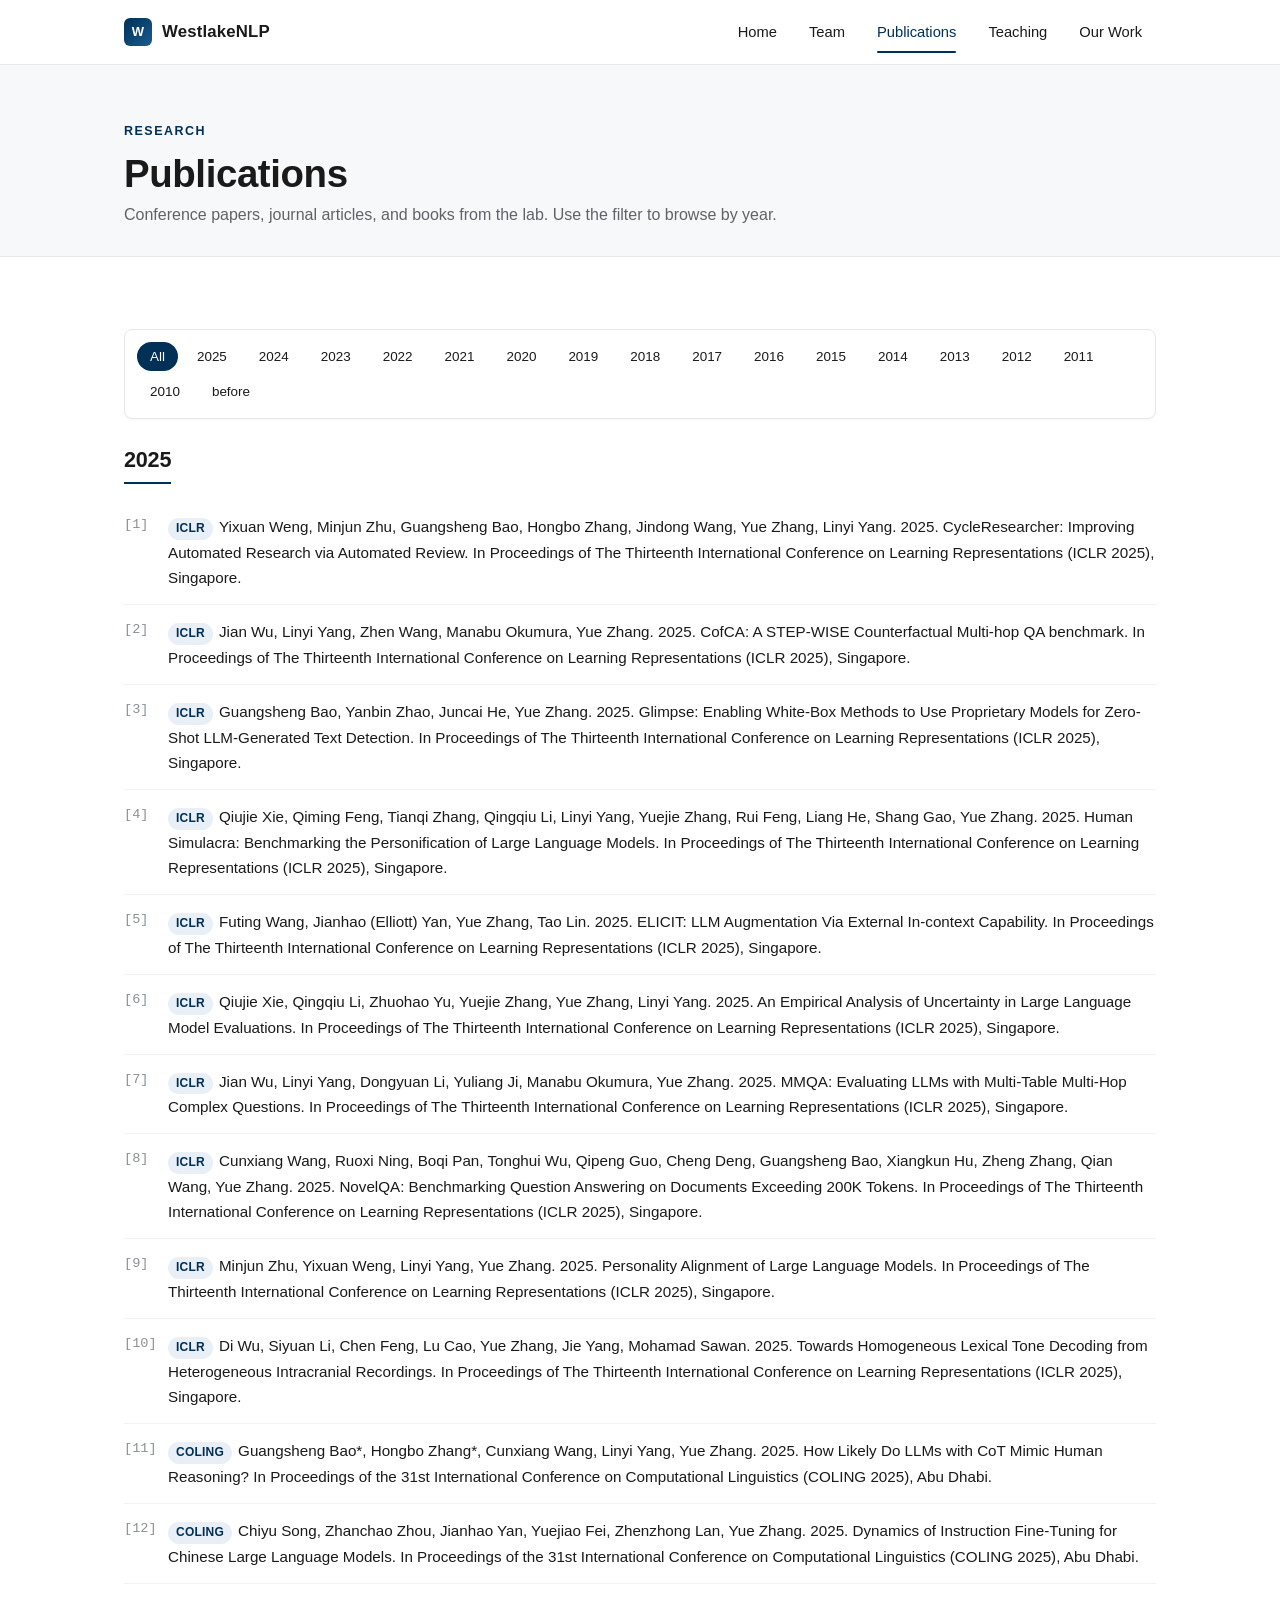
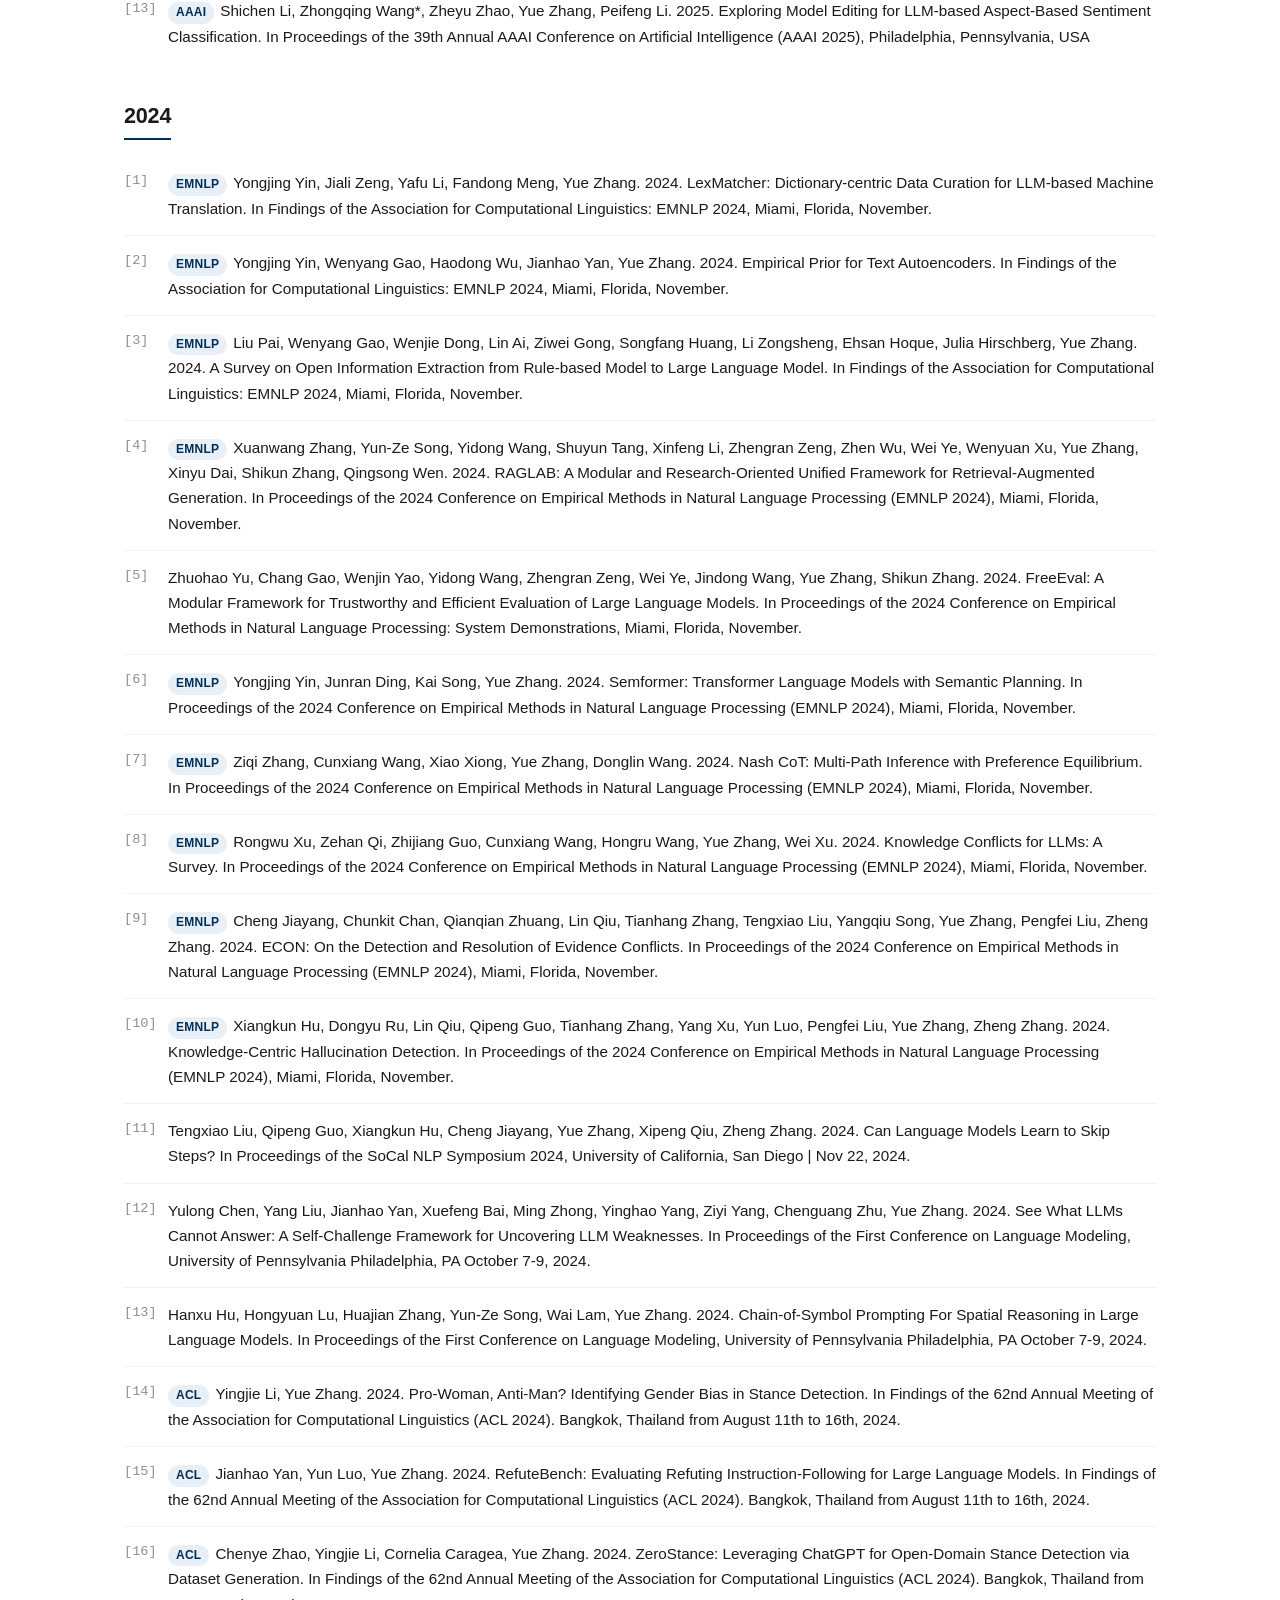
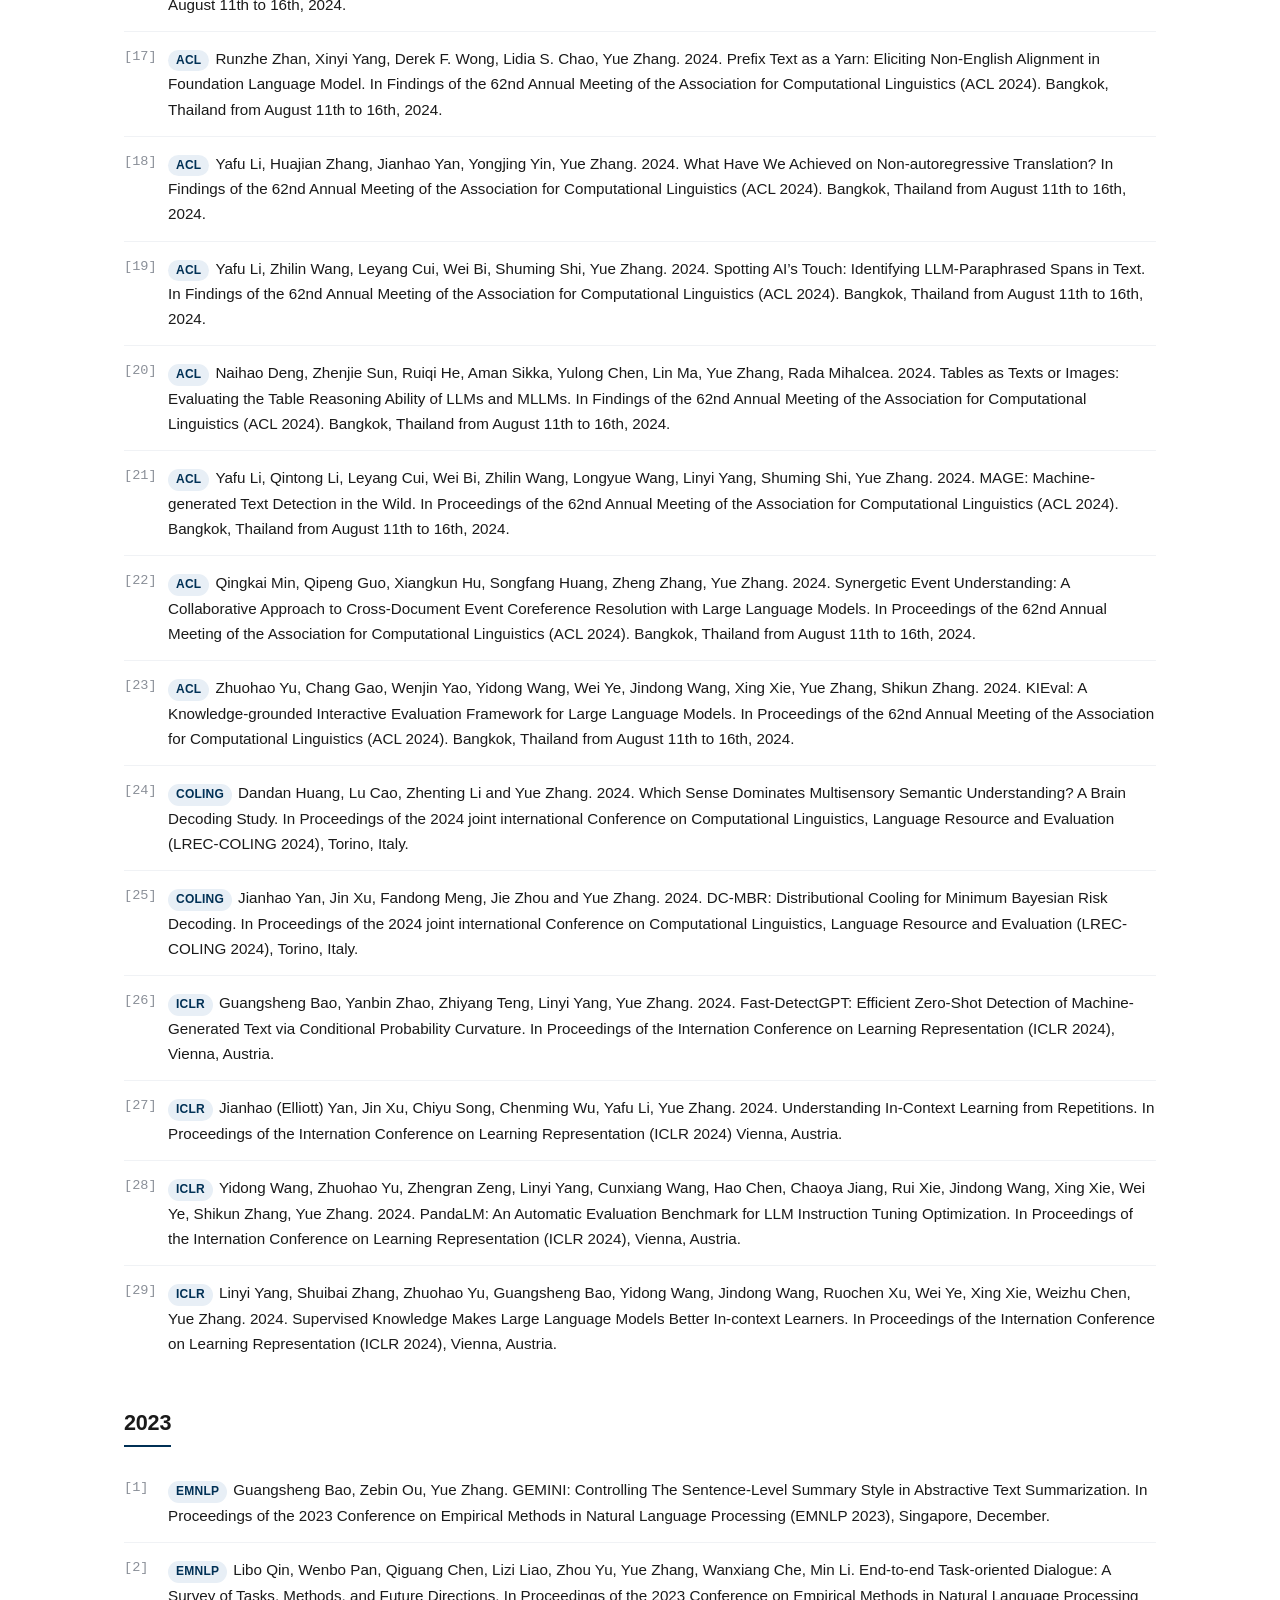
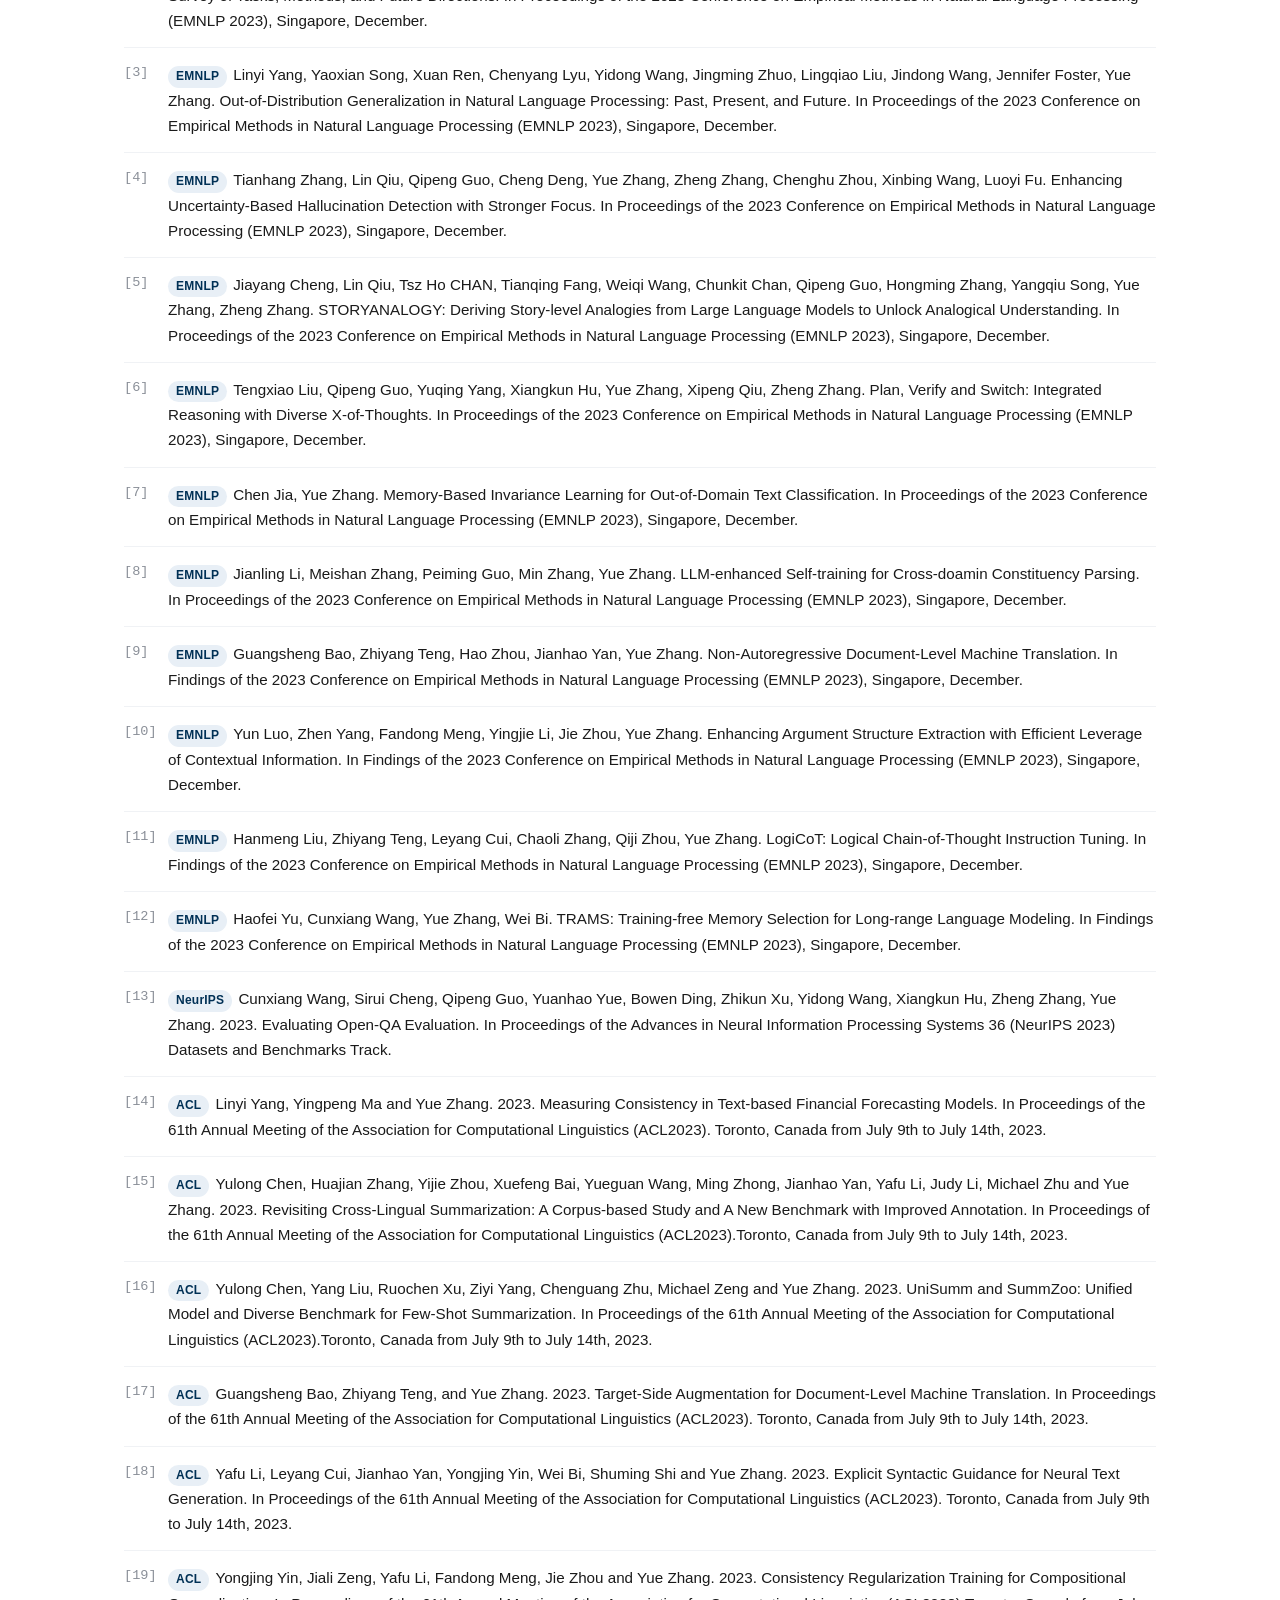
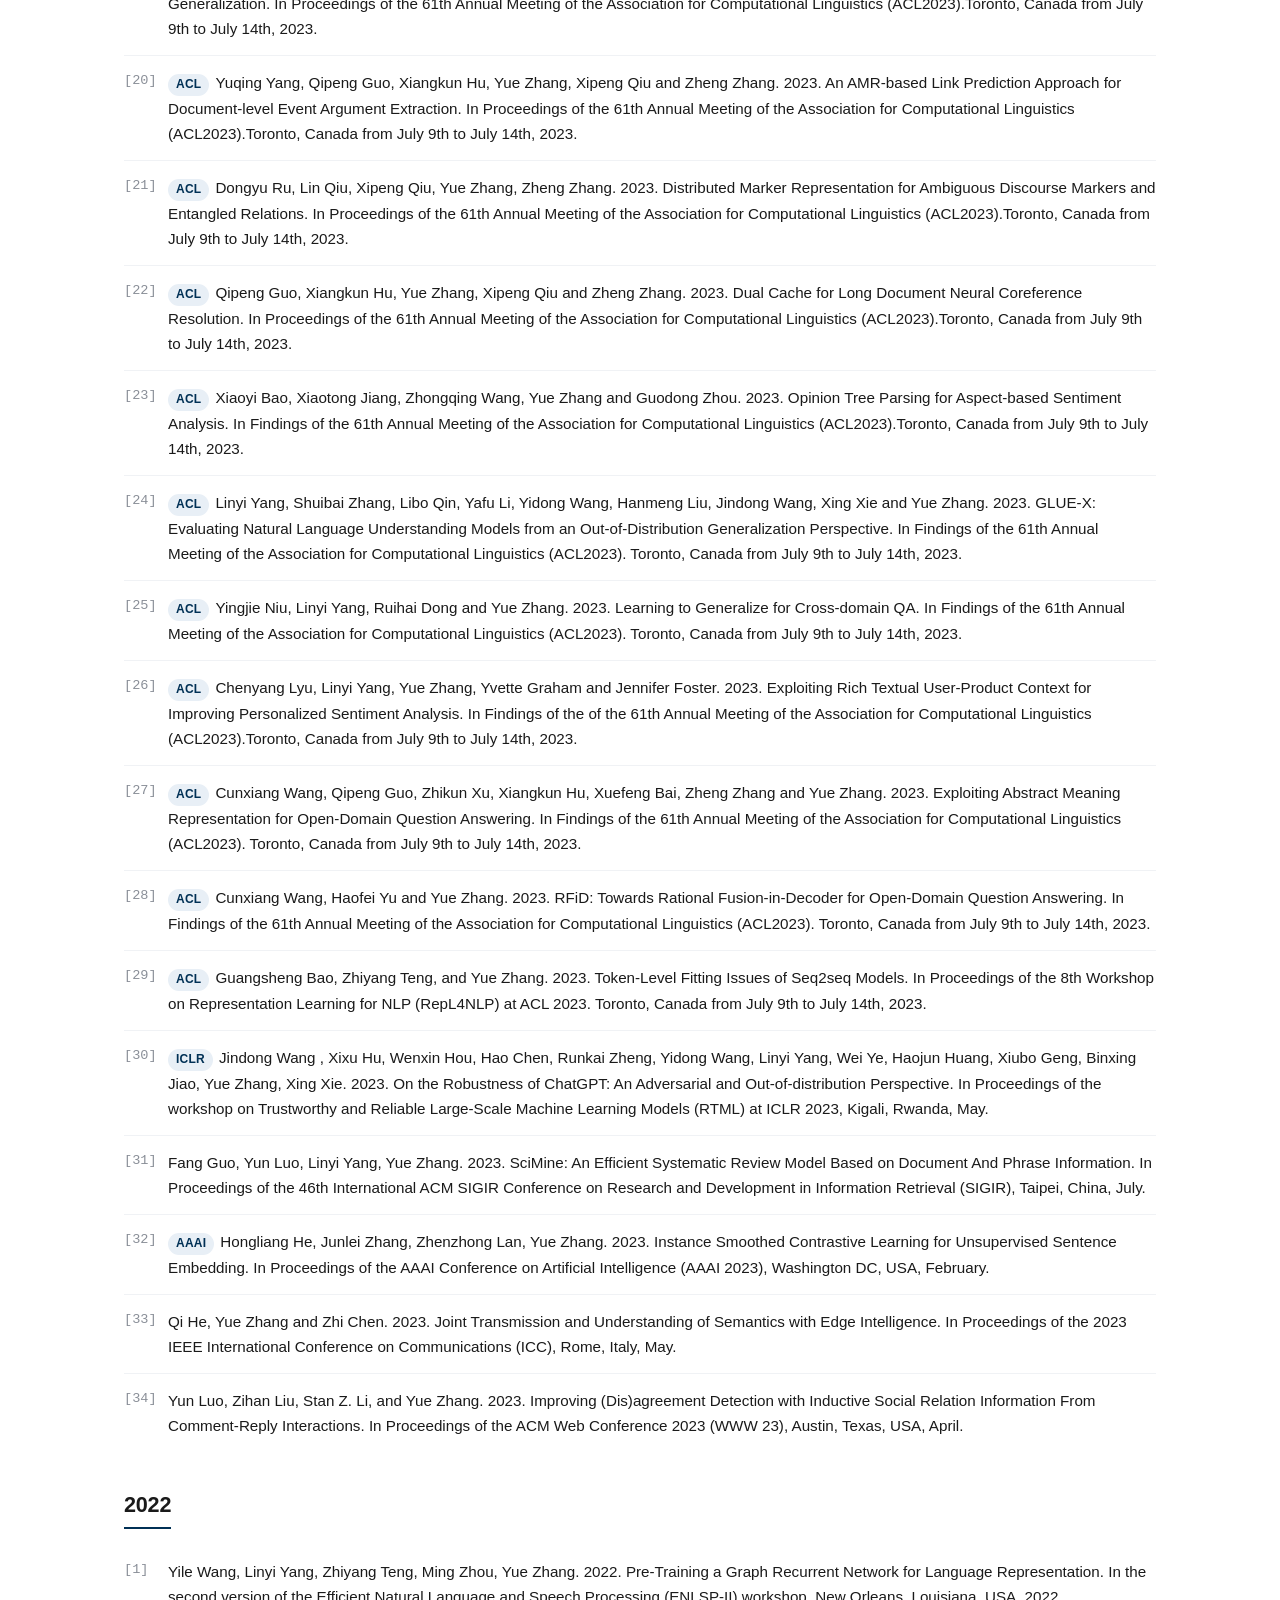
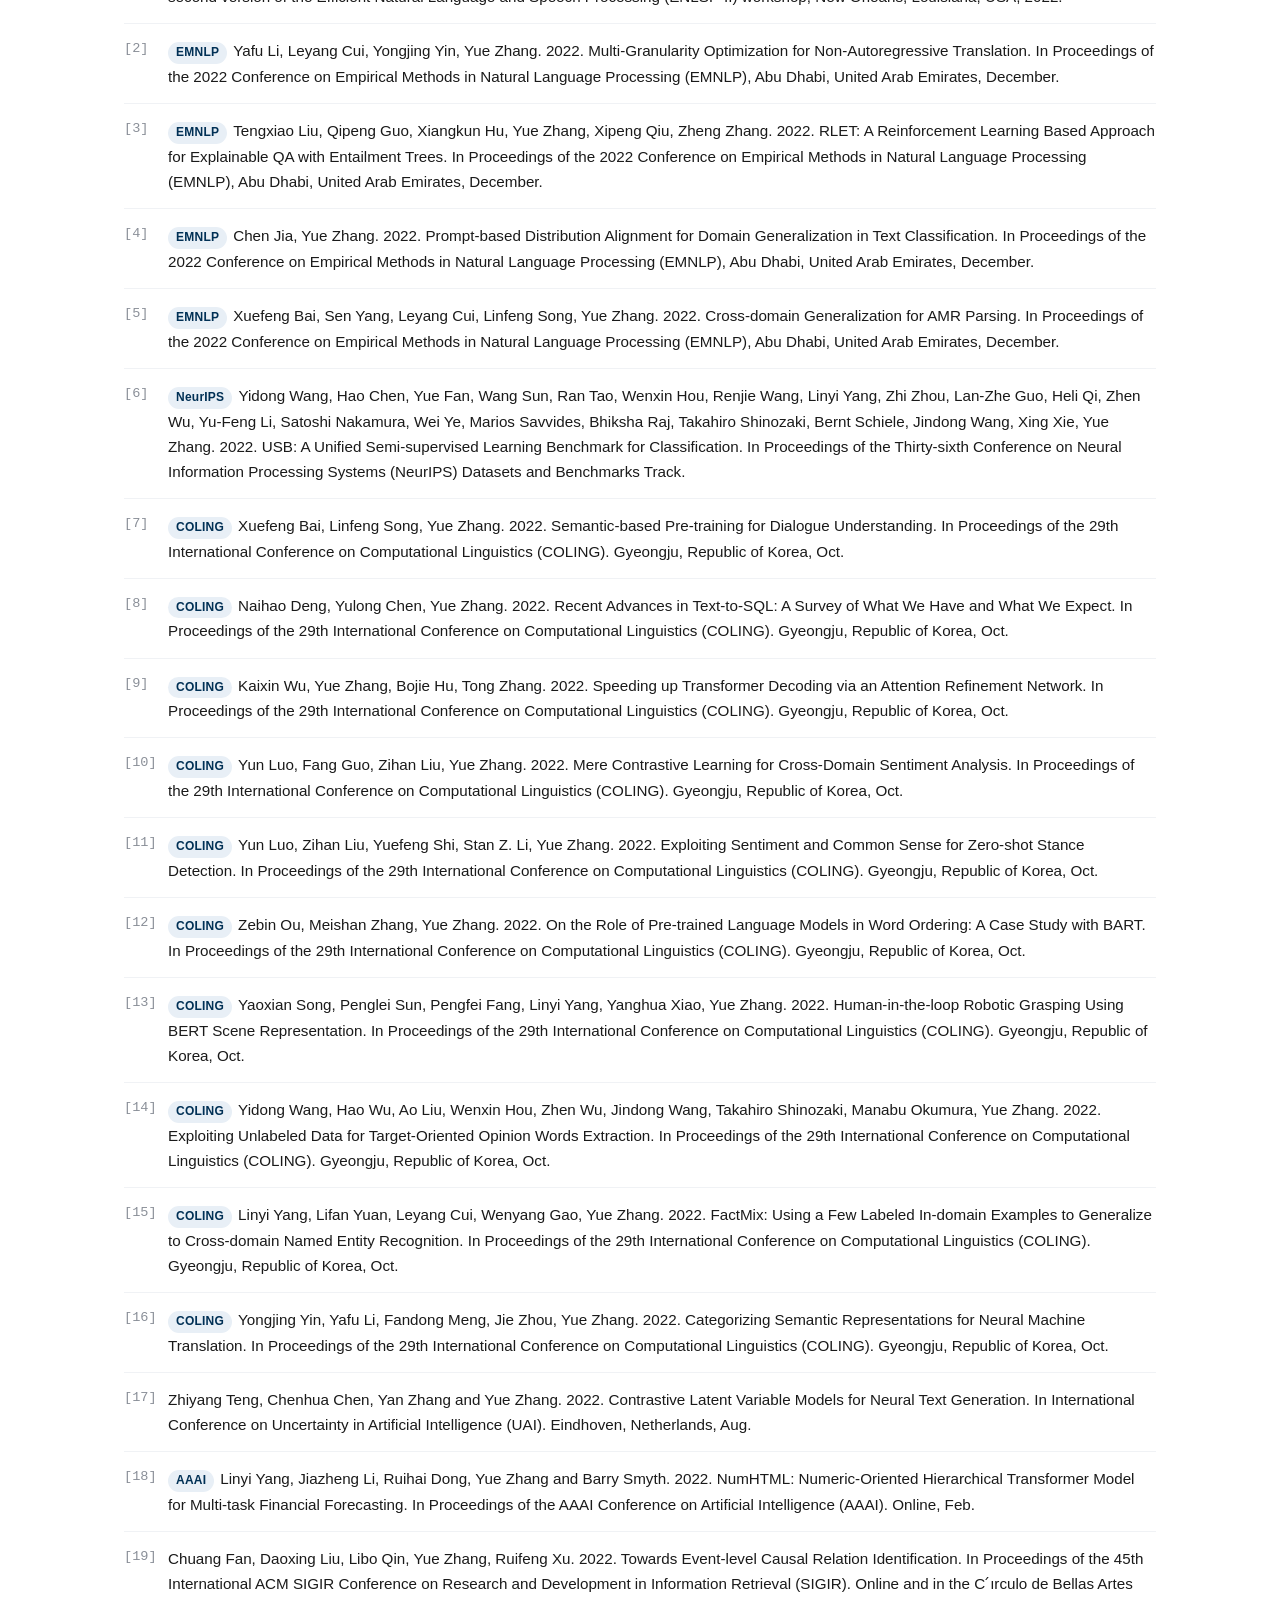
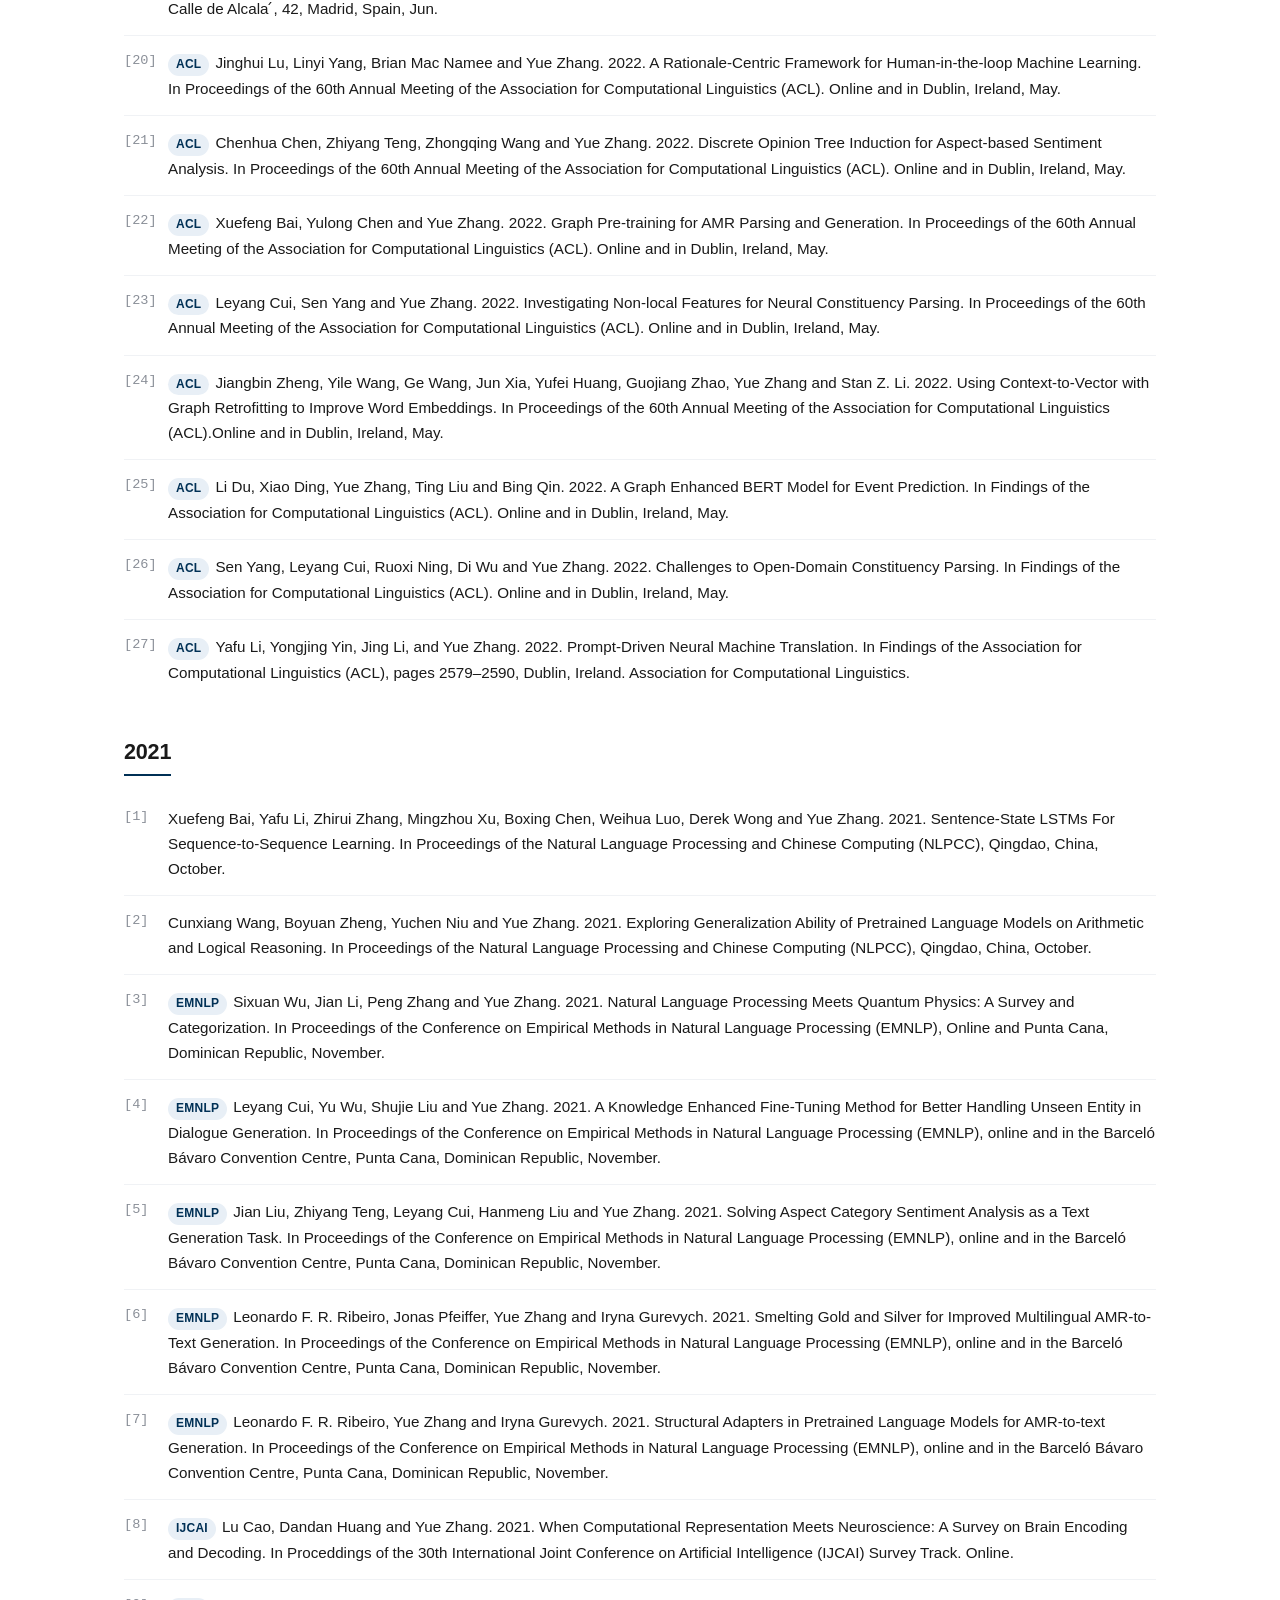
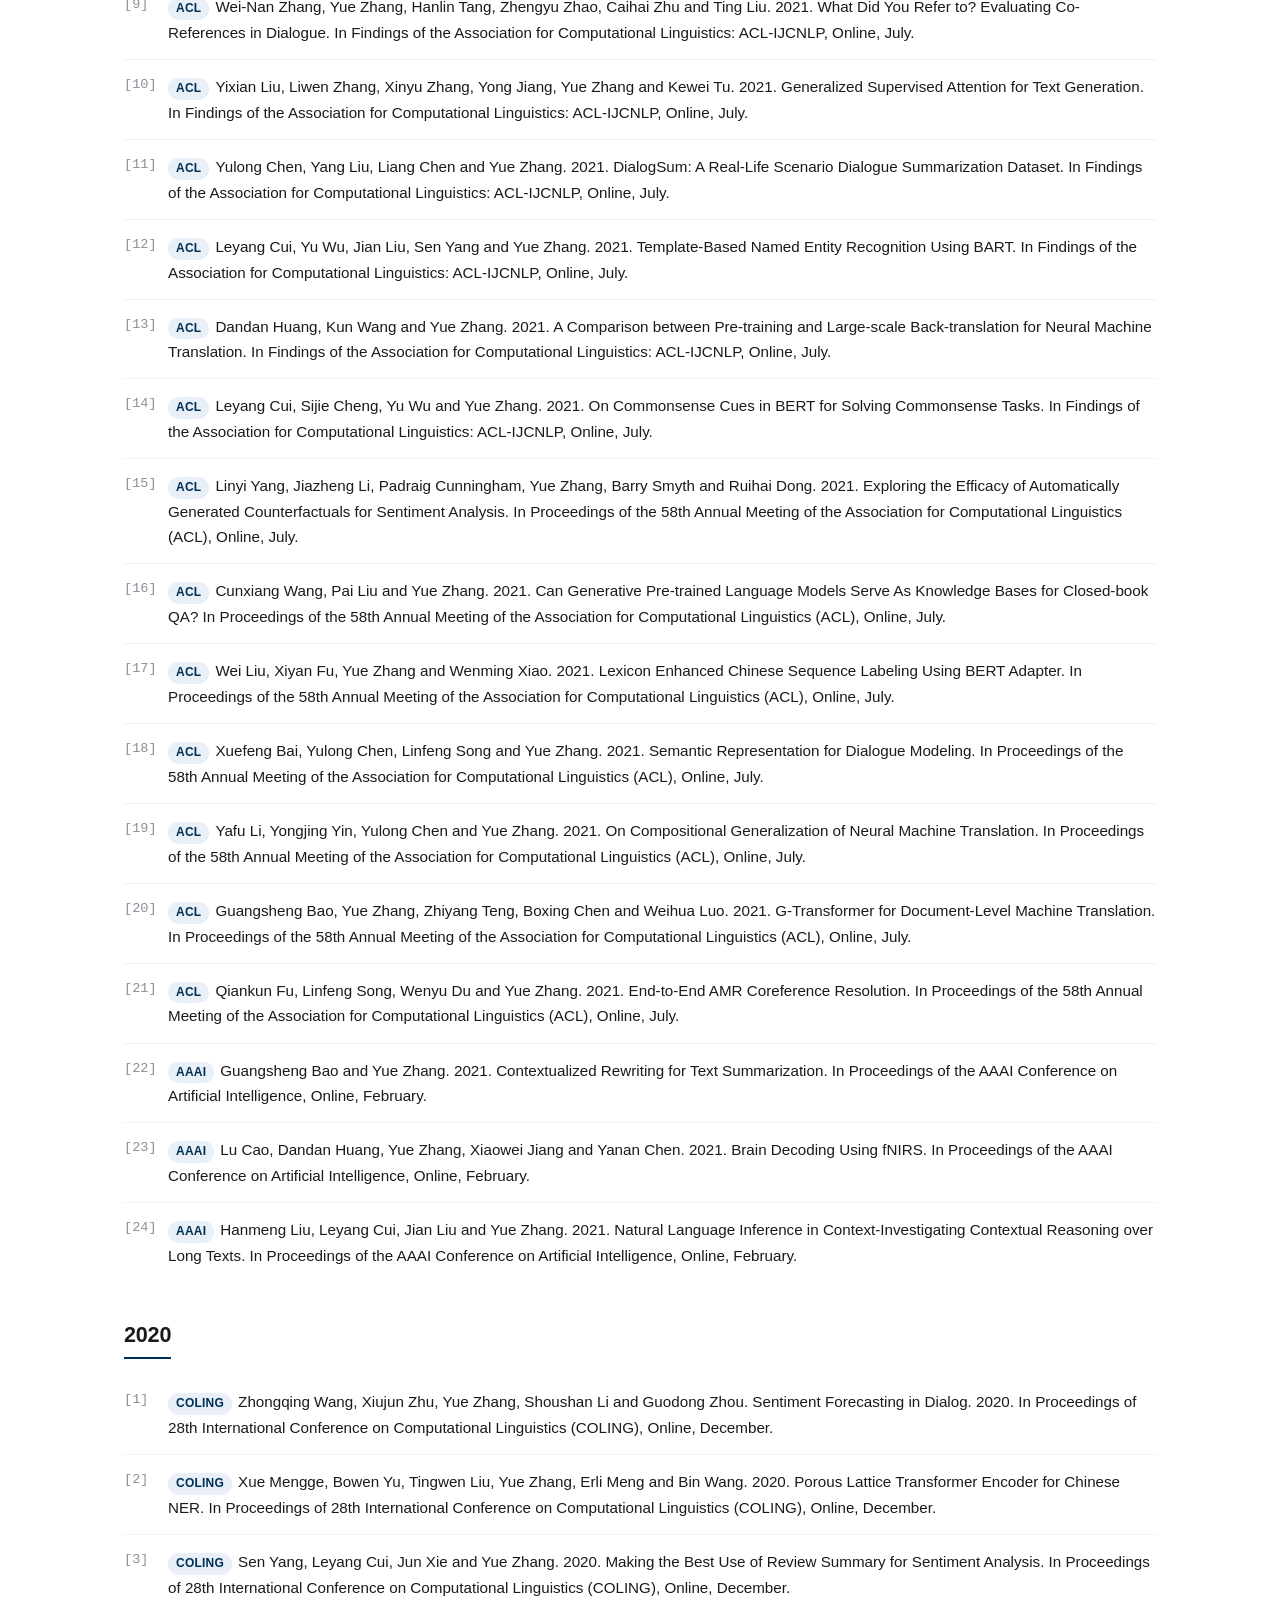
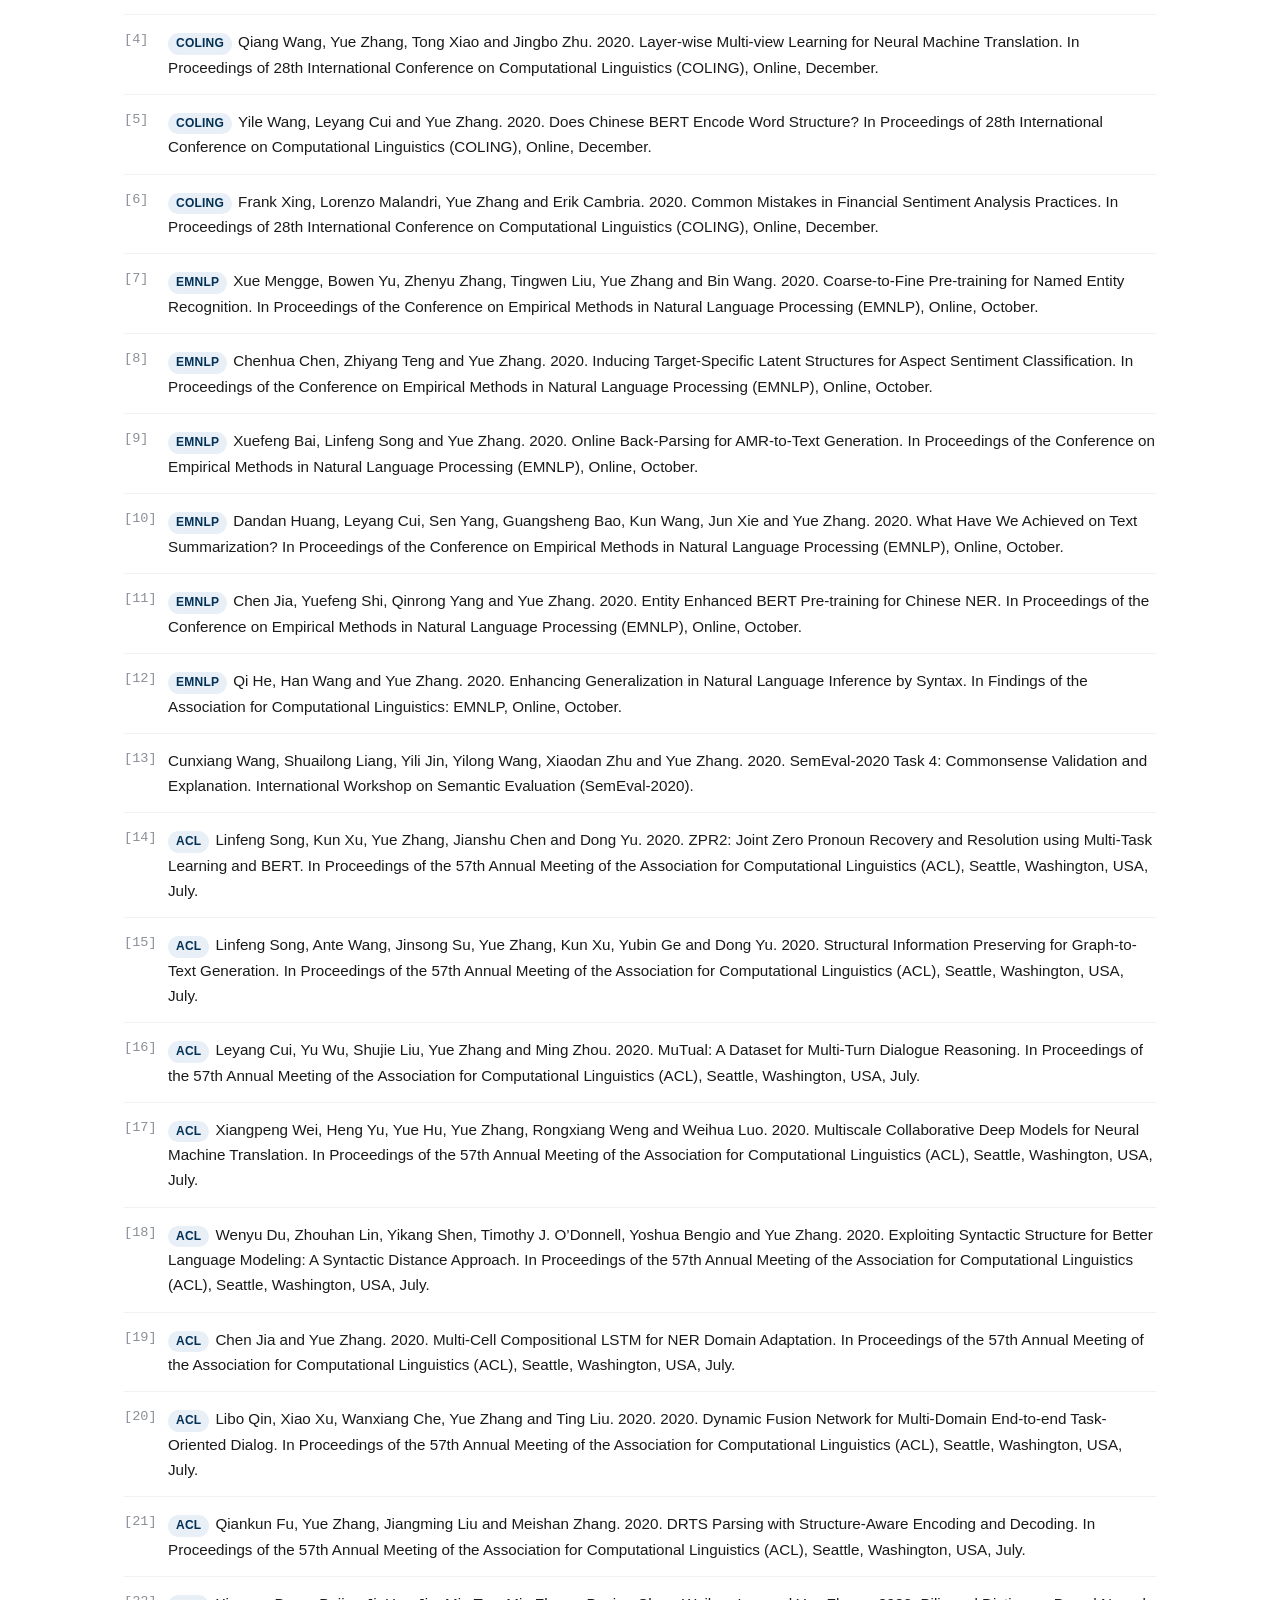
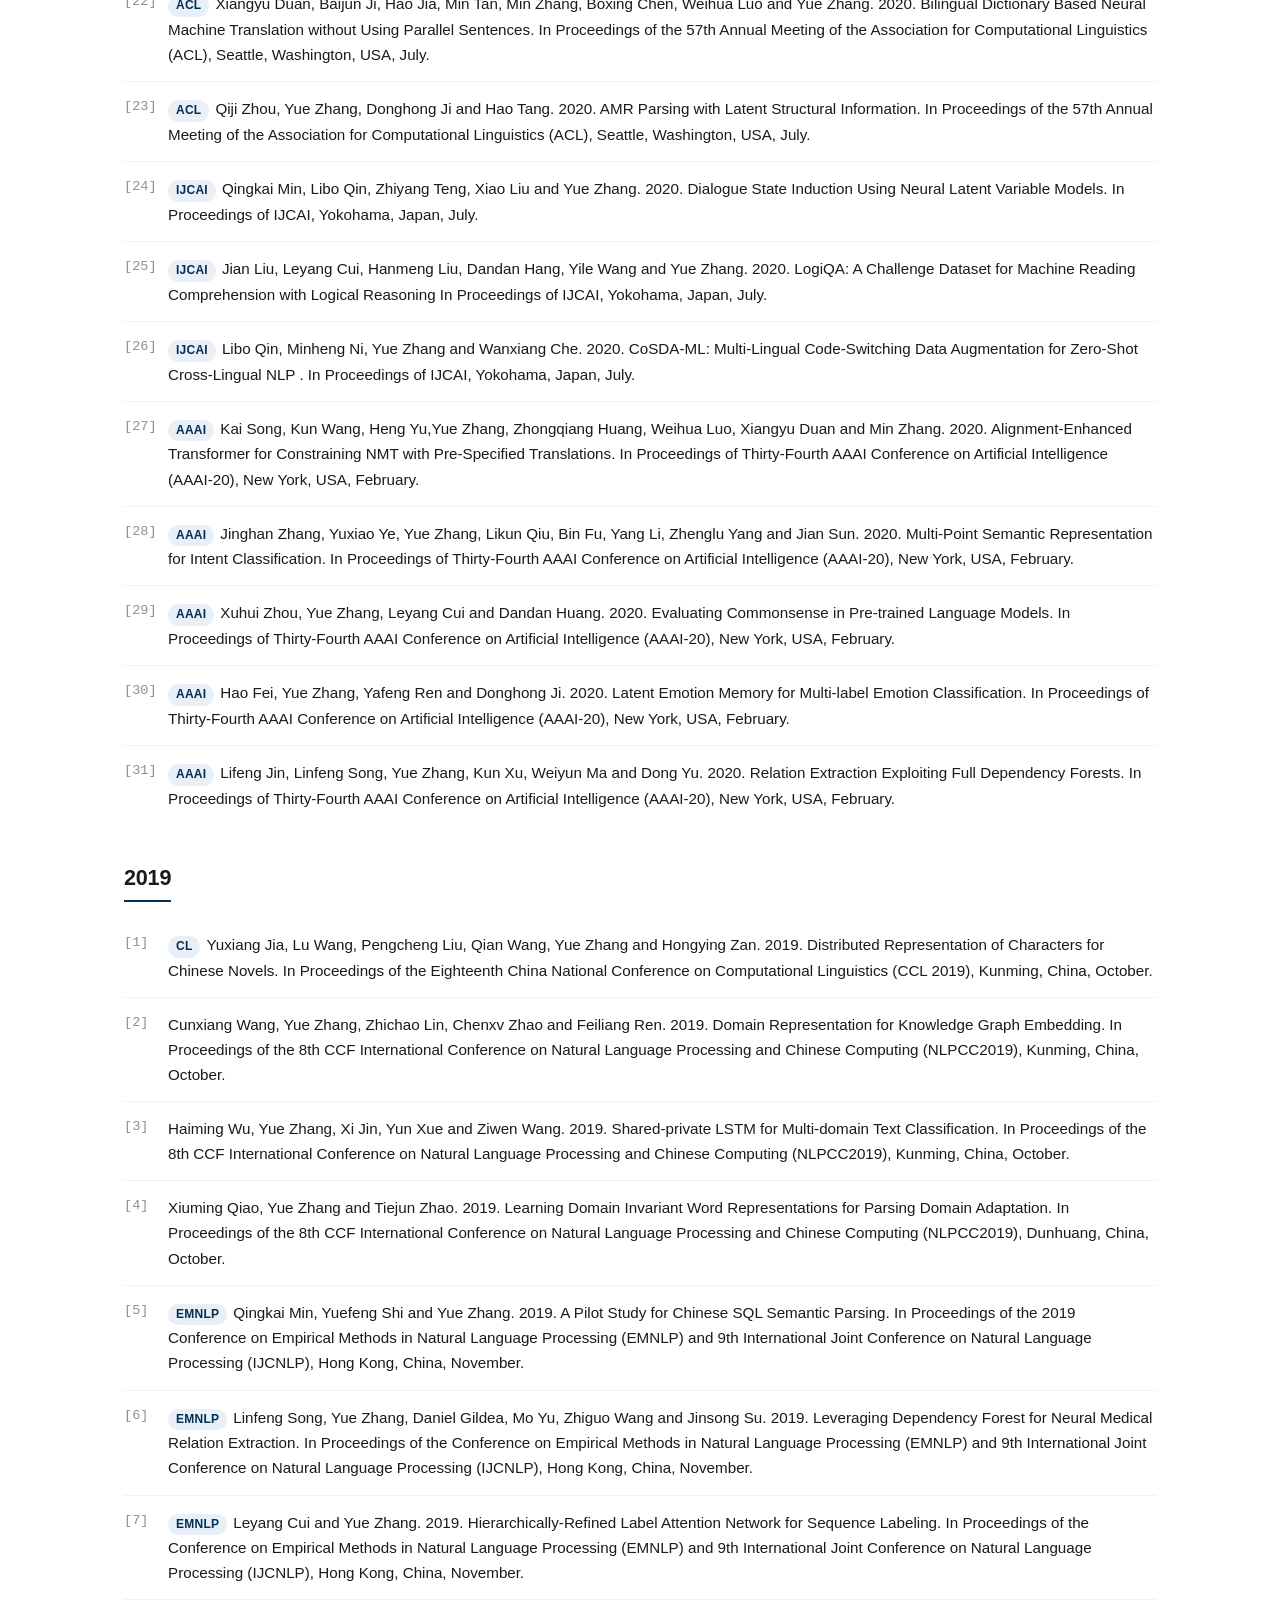
==== publications.html @ 500612ea "init" ====
<!DOCTYPE html>
<html lang="en">
<head>
<meta charset="UTF-8">
<meta name="viewport" content="width=device-width, initial-scale=1">
<title>Publications — WestlakeNLP</title>
<meta name="description" content="Publications of WestlakeNLP — conference papers, journal articles, books and book chapters.">
<link rel="icon" type="image/png" href="https://westlakenlp.com/wp-content/uploads/2025/01/sch-300x300.png">
<link rel="stylesheet" href="assets/css/base.css">
<link rel="stylesheet" href="assets/css/components.css">
</head>
<body data-page="publications">

<script src="assets/js/partials.js"></script>
<script>document.write(window.SITE.HEADER_HTML);</script>

<section class="page-header">
    <div class="container">
        <div class="eyebrow">Research</div>
        <h1>Publications</h1>
        <p>Conference papers, journal articles, and books from the lab. Use the filter to browse by year.</p>
    </div>
</section>

<section class="section">
    <div class="container">
        <div id="publications-root"></div>
    </div>
</section>

<script>document.write(window.SITE.FOOTER_HTML);</script>
<script src="assets/js/publications.js"></script>
<script src="assets/js/main.js"></script>
</body>
</html>
---- assets/css/base.css ----
/* ==========================================================================
   base.css — design tokens, reset, typography, utilities
   ========================================================================== */

:root {
    /* palette */
    --color-bg:          #ffffff;
    --color-bg-alt:      #f7f8fa;
    --color-surface:     #ffffff;
    --color-text:        #1a1a1a;
    --color-text-muted:  #5f6368;
    --color-text-soft:   #8a8f98;
    --color-border:      #e6e8eb;
    --color-border-soft: #f0f2f5;
    --color-accent:      #003055;
    --color-accent-hi:   #004b85;
    --color-accent-soft: #e8eff6;

    /* typography */
    --font-sans: -apple-system, BlinkMacSystemFont, "Segoe UI",
                 "Helvetica Neue", Arial, sans-serif;
    --font-mono: ui-monospace, SFMono-Regular, Menlo, Consolas, monospace;

    /* shape */
    --radius-sm: 4px;
    --radius:    8px;
    --radius-lg: 14px;

    /* elevation */
    --shadow-xs: 0 1px 2px rgba(16, 24, 40, 0.04);
    --shadow-sm: 0 2px 6px rgba(16, 24, 40, 0.06);
    --shadow-md: 0 8px 24px rgba(16, 24, 40, 0.08);

    /* layout */
    --max-width:         1080px;
    --container-padding: 24px;
    --header-height:     64px;
}

/* reset -------------------------------------------------------------------- */
*, *::before, *::after { box-sizing: border-box; }
html { scroll-behavior: smooth; -webkit-text-size-adjust: 100%; }
body {
    margin: 0;
    font-family: var(--font-sans);
    font-size: 16px;
    line-height: 1.65;
    color: var(--color-text);
    background: var(--color-bg);
    -webkit-font-smoothing: antialiased;
    -moz-osx-font-smoothing: grayscale;
}
img { max-width: 100%; height: auto; display: block; }
hr { border: 0; height: 1px; background: var(--color-border); margin: 3rem 0; }

/* typography --------------------------------------------------------------- */
h1, h2, h3, h4 {
    font-weight: 600;
    letter-spacing: -0.01em;
    color: var(--color-text);
    margin: 0 0 0.6em;
}
h1 { font-size: 2.4rem;   line-height: 1.15; }
h2 { font-size: 1.6rem;   line-height: 1.25; }
h3 { font-size: 1.2rem;   line-height: 1.3;  }
h4 { font-size: 1rem; }
p  { margin: 0 0 1em; }

a {
    color: var(--color-accent);
    text-decoration: none;
    transition: color 0.15s ease;
}
a:hover { color: var(--color-accent-hi); text-decoration: underline; }

:focus-visible {
    outline: 2px solid var(--color-accent);
    outline-offset: 2px;
    border-radius: 4px;
}

::selection { background: var(--color-accent-soft); color: var(--color-accent); }

/* layout helpers ----------------------------------------------------------- */
.container {
    max-width: var(--max-width);
    margin: 0 auto;
    padding: 0 var(--container-padding);
}

/* utilities ---------------------------------------------------------------- */
.muted       { color: var(--color-text-muted); }
.small       { font-size: 0.88rem; }
.text-center { text-align: center; }
.mt-2        { margin-top: 16px; }
.mt-3        { margin-top: 24px; }

.eyebrow {
    color: var(--color-accent);
    font-weight: 600;
    letter-spacing: 0.12em;
    text-transform: uppercase;
    font-size: 0.78rem;
    margin-bottom: 10px;
}

/* reveal-on-scroll */
.reveal {
    opacity: 0;
    transform: translateY(12px);
    transition: opacity 0.5s ease, transform 0.5s ease;
}
.reveal.visible {
    opacity: 1;
    transform: translateY(0);
}
---- assets/css/components.css ----
/* ==========================================================================
   components.css — header, hero, sections, cards, team, publications, footer
   ========================================================================== */

/* header / nav ------------------------------------------------------------- */
.site-header {
    position: sticky;
    top: 0;
    z-index: 50;
    background: rgba(255, 255, 255, 0.92);
    backdrop-filter: saturate(180%) blur(10px);
    -webkit-backdrop-filter: saturate(180%) blur(10px);
    border-bottom: 1px solid var(--color-border);
}
.site-header .container {
    display: flex;
    align-items: center;
    justify-content: space-between;
    height: var(--header-height);
}

.brand {
    display: flex;
    align-items: center;
    gap: 10px;
    font-weight: 700;
    font-size: 1.05rem;
    color: var(--color-text);
    letter-spacing: 0.01em;
}
.brand:hover { color: var(--color-accent); text-decoration: none; }
.brand-mark {
    width: 28px; height: 28px;
    border-radius: 6px;
    background: linear-gradient(135deg, var(--color-accent) 0%, #1a5c91 100%);
    color: #fff;
    display: inline-flex;
    align-items: center;
    justify-content: center;
    font-weight: 800;
    font-size: 13px;
}

.nav { display: flex; align-items: center; gap: 4px; }
.nav a {
    position: relative;
    color: var(--color-text);
    font-size: 0.92rem;
    font-weight: 500;
    padding: 8px 14px;
    border-radius: var(--radius-sm);
    transition: color 0.15s ease, background 0.15s ease;
}
.nav a:hover  { color: var(--color-accent); background: var(--color-accent-soft); text-decoration: none; }
.nav a.active { color: var(--color-accent); }
.nav a.active::after {
    content: "";
    position: absolute;
    left: 14px; right: 14px;
    bottom: -1px;
    height: 2px;
    background: var(--color-accent);
    border-radius: 2px;
}

.nav-toggle {
    display: none;
    background: transparent;
    border: 0;
    padding: 8px;
    cursor: pointer;
    color: var(--color-text);
}

@media (max-width: 760px) {
    .nav-toggle { display: inline-flex; }
    .nav {
        position: absolute;
        top: var(--header-height); left: 0; right: 0;
        flex-direction: column;
        align-items: stretch;
        background: #fff;
        border-bottom: 1px solid var(--color-border);
        padding: 8px;
        gap: 0;
        display: none;
    }
    .nav.open { display: flex; }
    .nav a { padding: 12px 16px; border-radius: 0; }
}

/* hero (home) -------------------------------------------------------------- */
.hero {
    padding: 72px 0 56px;
    background:
        radial-gradient(1200px 500px at 85% -10%, rgba(0, 48, 85, 0.06), transparent 60%),
        radial-gradient(900px 400px at 10% 10%,  rgba(0, 48, 85, 0.04), transparent 60%),
        var(--color-bg);
    border-bottom: 1px solid var(--color-border);
}
.hero-grid {
    display: grid;
    grid-template-columns: 1.3fr 1fr;
    gap: 56px;
    align-items: center;
}
.hero h1 { font-size: clamp(2.1rem, 4vw, 3rem); margin-bottom: 0.3em; }
.hero-lead {
    font-size: 1.08rem;
    color: var(--color-text-muted);
    max-width: 56ch;
    margin-bottom: 28px;
}
.hero-actions { display: flex; flex-wrap: wrap; gap: 12px; }

.hero-media {
    display: flex;
    justify-content: center;
    align-items: center;
}
.hero-media img {
    width: 180px; height: 180px;
    border-radius: var(--radius-lg);
    object-fit: contain;
    background: #fff;
    padding: 14px;
    border: 1px solid var(--color-border);
    box-shadow: var(--shadow-md);
}

@media (max-width: 860px) {
    .hero-grid { grid-template-columns: 1fr; gap: 36px; }
    .hero-media img { width: 150px; height: 150px; }
    .hero { padding: 48px 0 36px; }
}

/* page header (non-home) --------------------------------------------------- */
.page-header {
    padding: 56px 0 28px;
    border-bottom: 1px solid var(--color-border);
    background: var(--color-bg-alt);
}
.page-header h1 { margin-bottom: 6px; }
.page-header p  { color: var(--color-text-muted); margin: 0; }

/* buttons ------------------------------------------------------------------ */
.btn {
    display: inline-flex;
    align-items: center;
    gap: 8px;
    padding: 10px 18px;
    border-radius: 999px;
    font-size: 0.92rem;
    font-weight: 500;
    border: 1px solid transparent;
    cursor: pointer;
    transition: all 0.15s ease;
    line-height: 1;
}
.btn-primary {
    background: var(--color-accent);
    color: #fff;
    border-color: var(--color-accent);
}
.btn-primary:hover {
    background: var(--color-accent-hi);
    border-color: var(--color-accent-hi);
    color: #fff;
    text-decoration: none;
}
.btn-ghost {
    background: #fff;
    color: var(--color-text);
    border-color: var(--color-border);
}
.btn-ghost:hover {
    border-color: var(--color-accent);
    color: var(--color-accent);
    text-decoration: none;
}

/* sections ----------------------------------------------------------------- */
.section       { padding: 72px 0; }
.section-alt   { background: var(--color-bg-alt); }
.section-tight { padding: 48px 0; }

.section-head { margin-bottom: 40px; }
.section-head h2 { margin: 0 0 6px; }
.section-head p  { color: var(--color-text-muted); max-width: 68ch; margin: 0; }

/* cards / grids ------------------------------------------------------------ */
.cards { display: grid; gap: 24px; }
.cards-2 { grid-template-columns: repeat(2, 1fr); }
.cards-3 { grid-template-columns: repeat(3, 1fr); }
.cards-4 { grid-template-columns: repeat(4, 1fr); }

@media (max-width: 960px) {
    .cards-4 { grid-template-columns: repeat(3, 1fr); }
    .cards-3 { grid-template-columns: repeat(2, 1fr); }
}
@media (max-width: 640px) {
    .cards-4, .cards-3, .cards-2 { grid-template-columns: repeat(2, 1fr); }
}
@media (max-width: 420px) {
    .cards-4, .cards-3, .cards-2 { grid-template-columns: 1fr; }
}

.card {
    background: var(--color-surface);
    border: 1px solid var(--color-border);
    border-radius: var(--radius);
    padding: 22px;
    transition: transform 0.15s ease, box-shadow 0.15s ease, border-color 0.15s ease;
}
.card:hover { border-color: #d6dbe1; box-shadow: var(--shadow-sm); }
.card-title { font-size: 1.05rem; margin: 0 0 8px; }
.card-meta  { color: var(--color-text-muted); font-size: 0.88rem; margin: 0 0 10px; }
.card-body  { color: var(--color-text-muted); font-size: 0.95rem; }

/* research topics ---------------------------------------------------------- */
.topics {
    display: grid;
    grid-template-columns: repeat(3, 1fr);
    gap: 20px;
}
@media (max-width: 820px) { .topics { grid-template-columns: repeat(2, 1fr); } }
@media (max-width: 520px) { .topics { grid-template-columns: 1fr; } }

.topic {
    background: var(--color-surface);
    border: 1px solid var(--color-border);
    border-radius: var(--radius);
    padding: 24px;
}
.topic .icon {
    width: 38px; height: 38px;
    border-radius: 10px;
    background: var(--color-accent-soft);
    color: var(--color-accent);
    display: inline-flex;
    align-items: center;
    justify-content: center;
    margin-bottom: 14px;
}
.topic h3 { font-size: 1.05rem; margin: 0 0 6px; }
.topic p  { color: var(--color-text-muted); font-size: 0.94rem; margin: 0; }

/* stats -------------------------------------------------------------------- */
.stats {
    display: grid;
    grid-template-columns: repeat(4, 1fr);
    gap: 8px;
    padding: 32px;
    background: var(--color-surface);
    border: 1px solid var(--color-border);
    border-radius: var(--radius-lg);
    box-shadow: var(--shadow-xs);
}
.stat     { text-align: center; padding: 12px; }
.stat .num {
    font-size: 1.8rem;
    font-weight: 700;
    color: var(--color-accent);
    font-variant-numeric: tabular-nums;
    line-height: 1.1;
}
.stat .lbl {
    color: var(--color-text-muted);
    font-size: 0.82rem;
    margin-top: 4px;
    letter-spacing: 0.02em;
}
@media (max-width: 640px) { .stats { grid-template-columns: repeat(2, 1fr); } }

/* team --------------------------------------------------------------------- */
.team-group { margin-bottom: 56px; }
.team-group h2 {
    font-size: 1.35rem;
    padding-bottom: 10px;
    border-bottom: 2px solid var(--color-accent);
    display: inline-block;
    margin-bottom: 28px;
}

.team-grid {
    display: grid;
    grid-template-columns: repeat(5, 1fr);
    gap: 28px 20px;
}
@media (max-width: 960px) { .team-grid { grid-template-columns: repeat(4, 1fr); } }
@media (max-width: 720px) { .team-grid { grid-template-columns: repeat(3, 1fr); } }
@media (max-width: 480px) { .team-grid { grid-template-columns: repeat(2, 1fr); } }

.person {
    text-align: center;
    max-width: 170px;
    margin: 0 auto;
}
.person .avatar {
    width: 140px;
    height: 140px;
    margin: 0 auto 12px;
    border-radius: 50%;
    background: var(--color-bg-alt);
    overflow: hidden;
    border: 1px solid var(--color-border);
    position: relative;
}
.person .avatar img {
    width: 100%; height: 100%;
    object-fit: cover;
    transition: transform 0.3s ease;
}
.person:hover .avatar img { transform: scale(1.04); }
.person .name {
    font-weight: 600;
    font-size: 0.95rem;
    margin: 0;
    line-height: 1.3;
}
.person .role {
    font-size: 0.82rem;
    color: var(--color-text-muted);
    margin: 2px 0 0;
}

/* alumni list -------------------------------------------------------------- */
.alumni-list {
    display: grid;
    grid-template-columns: repeat(2, 1fr);
    gap: 12px 28px;
    list-style: none;
    padding: 0;
    margin: 0;
}
@media (max-width: 640px) { .alumni-list { grid-template-columns: 1fr; } }

.alumni-list li {
    padding: 10px 0;
    border-bottom: 1px dashed var(--color-border);
    font-size: 0.94rem;
}
.alumni-list li .alum-name { font-weight: 600; }
.alumni-list li .alum-meta {
    color: var(--color-text-muted);
    display: block;
    font-size: 0.86rem;
    margin-top: 2px;
}

/* publications ------------------------------------------------------------- */
.pub-filter {
    display: flex;
    flex-wrap: wrap;
    gap: 6px;
    margin: 0 0 28px;
    padding: 12px;
    background: var(--color-surface);
    border: 1px solid var(--color-border);
    border-radius: var(--radius);
    position: sticky;
    top: calc(var(--header-height) + 8px);
    z-index: 10;
    box-shadow: var(--shadow-xs);
}
.pub-filter button {
    background: transparent;
    border: 1px solid transparent;
    color: var(--color-text);
    padding: 6px 12px;
    border-radius: 999px;
    font-size: 0.84rem;
    cursor: pointer;
    transition: all 0.15s ease;
    font-weight: 500;
}
.pub-filter button:hover  { background: var(--color-accent-soft); color: var(--color-accent); }
.pub-filter button.active { background: var(--color-accent); color: #fff; }

.pub-section-title {
    margin-top: 60px;
    font-size: 1.6rem;
    border-bottom: 1px solid var(--color-border);
    padding-bottom: 10px;
}

.year-block { margin-bottom: 40px; }
.year-block h2 {
    font-size: 1.35rem;
    margin-bottom: 16px;
    padding-bottom: 8px;
    border-bottom: 2px solid var(--color-accent);
    display: inline-block;
}

.pub-list {
    list-style: none;
    padding: 0;
    margin: 0;
    counter-reset: pub;
}
.pub-list li {
    padding: 14px 0 14px 44px;
    border-bottom: 1px solid var(--color-border-soft);
    font-size: 0.95rem;
    position: relative;
    counter-increment: pub;
}
.pub-list li::before {
    content: "[" counter(pub) "]";
    position: absolute;
    left: 0;
    top: 14px;
    color: var(--color-text-soft);
    font-variant-numeric: tabular-nums;
    font-size: 0.85rem;
    font-family: var(--font-mono);
}
.pub-list li:last-child { border-bottom: 0; }

.venue {
    display: inline-block;
    padding: 1px 8px;
    background: var(--color-accent-soft);
    color: var(--color-accent);
    border-radius: 999px;
    font-size: 0.75rem;
    font-weight: 600;
    margin-right: 6px;
    letter-spacing: 0.02em;
}

/* news list ---------------------------------------------------------------- */
.news-list { list-style: none; padding: 0; margin: 0; }
.news-list li {
    display: grid;
    grid-template-columns: 140px 1fr;
    gap: 16px;
    padding: 14px 0;
    border-bottom: 1px solid var(--color-border-soft);
    font-size: 0.95rem;
    align-items: baseline;
}
.news-list li:last-child { border-bottom: 0; }
.news-list .date {
    color: var(--color-text-soft);
    font-family: var(--font-mono);
    font-size: 0.82rem;
    white-space: nowrap;
}
@media (max-width: 560px) {
    .news-list li { grid-template-columns: 1fr; gap: 4px; }
}

/* projects (Our Work) ------------------------------------------------------ */
.projects {
    display: grid;
    grid-template-columns: repeat(2, 1fr);
    gap: 28px;
}
@media (max-width: 760px) { .projects { grid-template-columns: 1fr; } }

.project {
    background: var(--color-surface);
    border: 1px solid var(--color-border);
    border-radius: var(--radius-lg);
    overflow: hidden;
    display: flex;
    flex-direction: column;
    transition: transform 0.2s ease, box-shadow 0.2s ease, border-color 0.2s ease;
}
.project:hover {
    transform: translateY(-2px);
    box-shadow: var(--shadow-md);
    border-color: #d6dbe1;
}
.project .thumb {
    height: 160px;
    background: var(--color-bg-alt);
    display: flex;
    align-items: center;
    justify-content: center;
    overflow: hidden;
}
.project .thumb img {
    max-width: 70%;
    max-height: 120px;
    width: auto;
    height: auto;
    object-fit: contain;
}
.project .body { padding: 24px; flex: 1; display: flex; flex-direction: column; }
.project h3    { margin: 0 0 8px; font-size: 1.25rem; }
.project p     { color: var(--color-text-muted); font-size: 0.95rem; margin: 0 0 16px; }
.project .project-link {
    margin-top: auto;
    align-self: flex-start;
    font-weight: 500;
    font-size: 0.92rem;
}
.project .project-link::after {
    content: " →";
    display: inline-block;
    transition: margin-left 0.15s ease;
}
.project .project-link:hover::after { margin-left: 3px; }

/* teaching ----------------------------------------------------------------- */
.course-card {
    display: grid;
    grid-template-columns: 240px 1fr;
    gap: 32px;
    padding: 28px;
    background: var(--color-surface);
    border: 1px solid var(--color-border);
    border-radius: var(--radius-lg);
    margin-bottom: 40px;
    align-items: start;
}
.course-card img {
    width: 100%;
    max-width: 240px;
    border-radius: var(--radius);
    border: 1px solid var(--color-border);
}
@media (max-width: 760px) {
    .course-card { grid-template-columns: 1fr; padding: 22px; }
    .course-card img { max-width: 200px; }
}

.update-list { list-style: none; padding: 0; margin: 0; }
.update-list li {
    padding: 10px 14px;
    background: var(--color-bg-alt);
    border-left: 3px solid var(--color-accent);
    margin-bottom: 8px;
    border-radius: 0 var(--radius-sm) var(--radius-sm) 0;
    font-size: 0.93rem;
}

/* footer ------------------------------------------------------------------- */
.site-footer {
    border-top: 1px solid var(--color-border);
    padding: 36px 0 28px;
    color: var(--color-text-muted);
    font-size: 0.88rem;
    background: var(--color-bg-alt);
    margin-top: 80px;
}
.footer-grid {
    display: grid;
    grid-template-columns: 1fr auto;
    gap: 24px;
    align-items: center;
}
@media (max-width: 640px) {
    .footer-grid { grid-template-columns: 1fr; text-align: center; }
}

.social {
    display: flex;
    gap: 12px;
    align-items: center;
}
.social a {
    display: inline-flex;
    width: 34px; height: 34px;
    border-radius: 50%;
    background: #fff;
    border: 1px solid var(--color-border);
    align-items: center;
    justify-content: center;
    color: var(--color-text-muted);
    transition: all 0.15s ease;
}
.social a:hover {
    color: var(--color-accent);
    border-color: var(--color-accent);
    text-decoration: none;
}

.footer-legal {
    text-align: center;
    margin-top: 16px;
    padding-top: 16px;
    border-top: 1px dashed var(--color-border);
    font-size: 0.82rem;
}
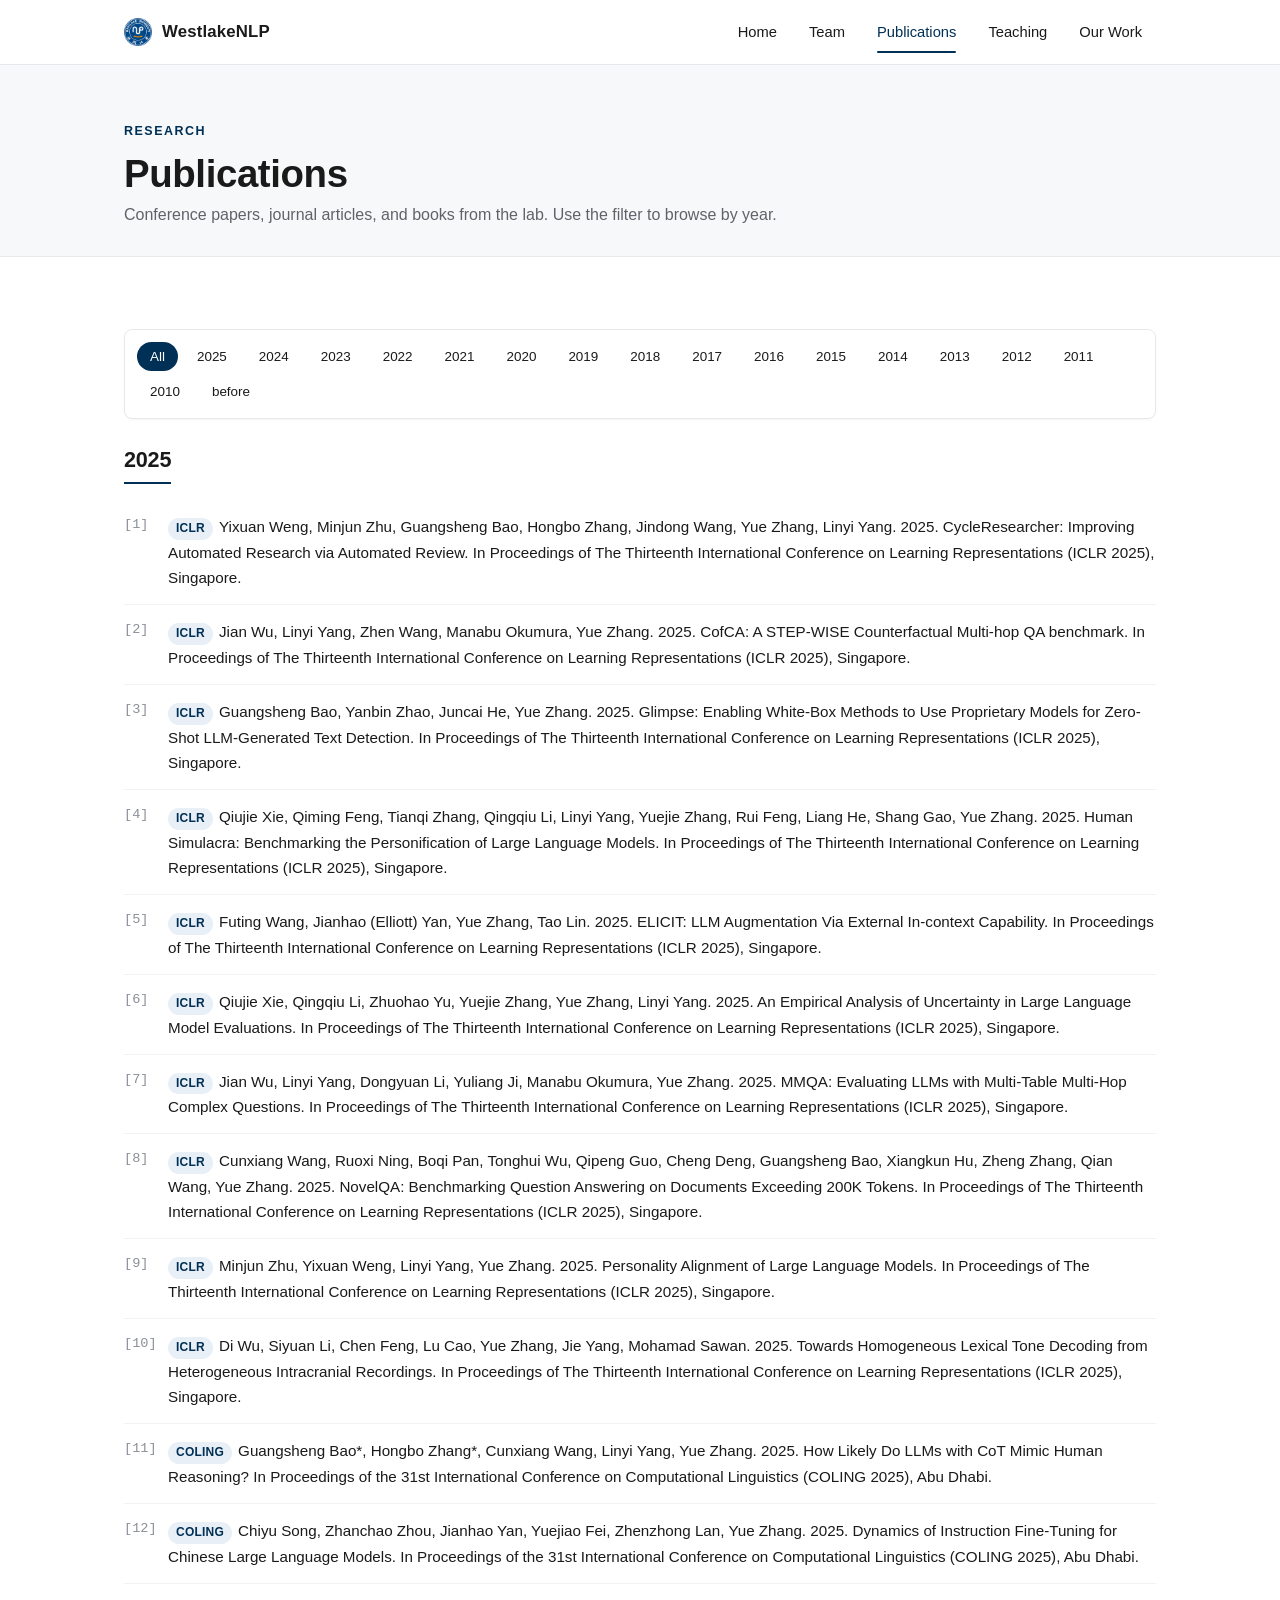
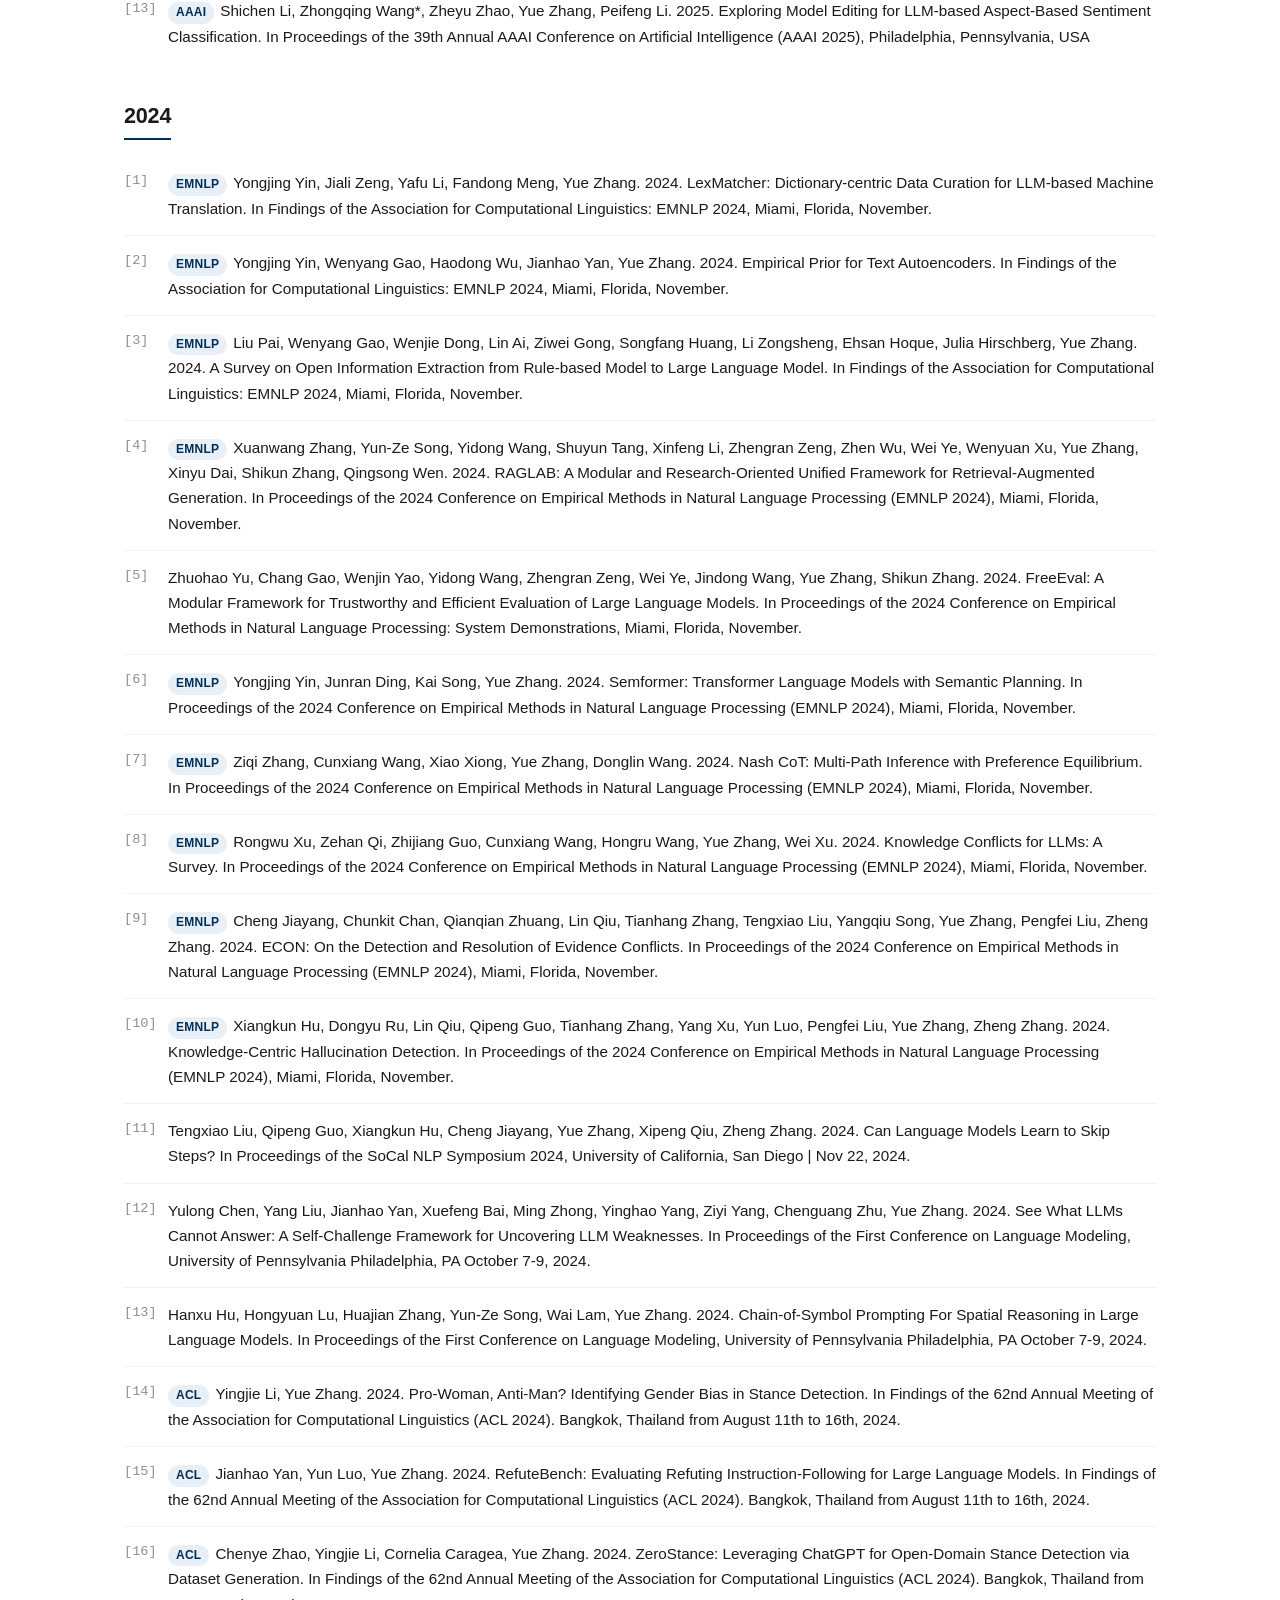
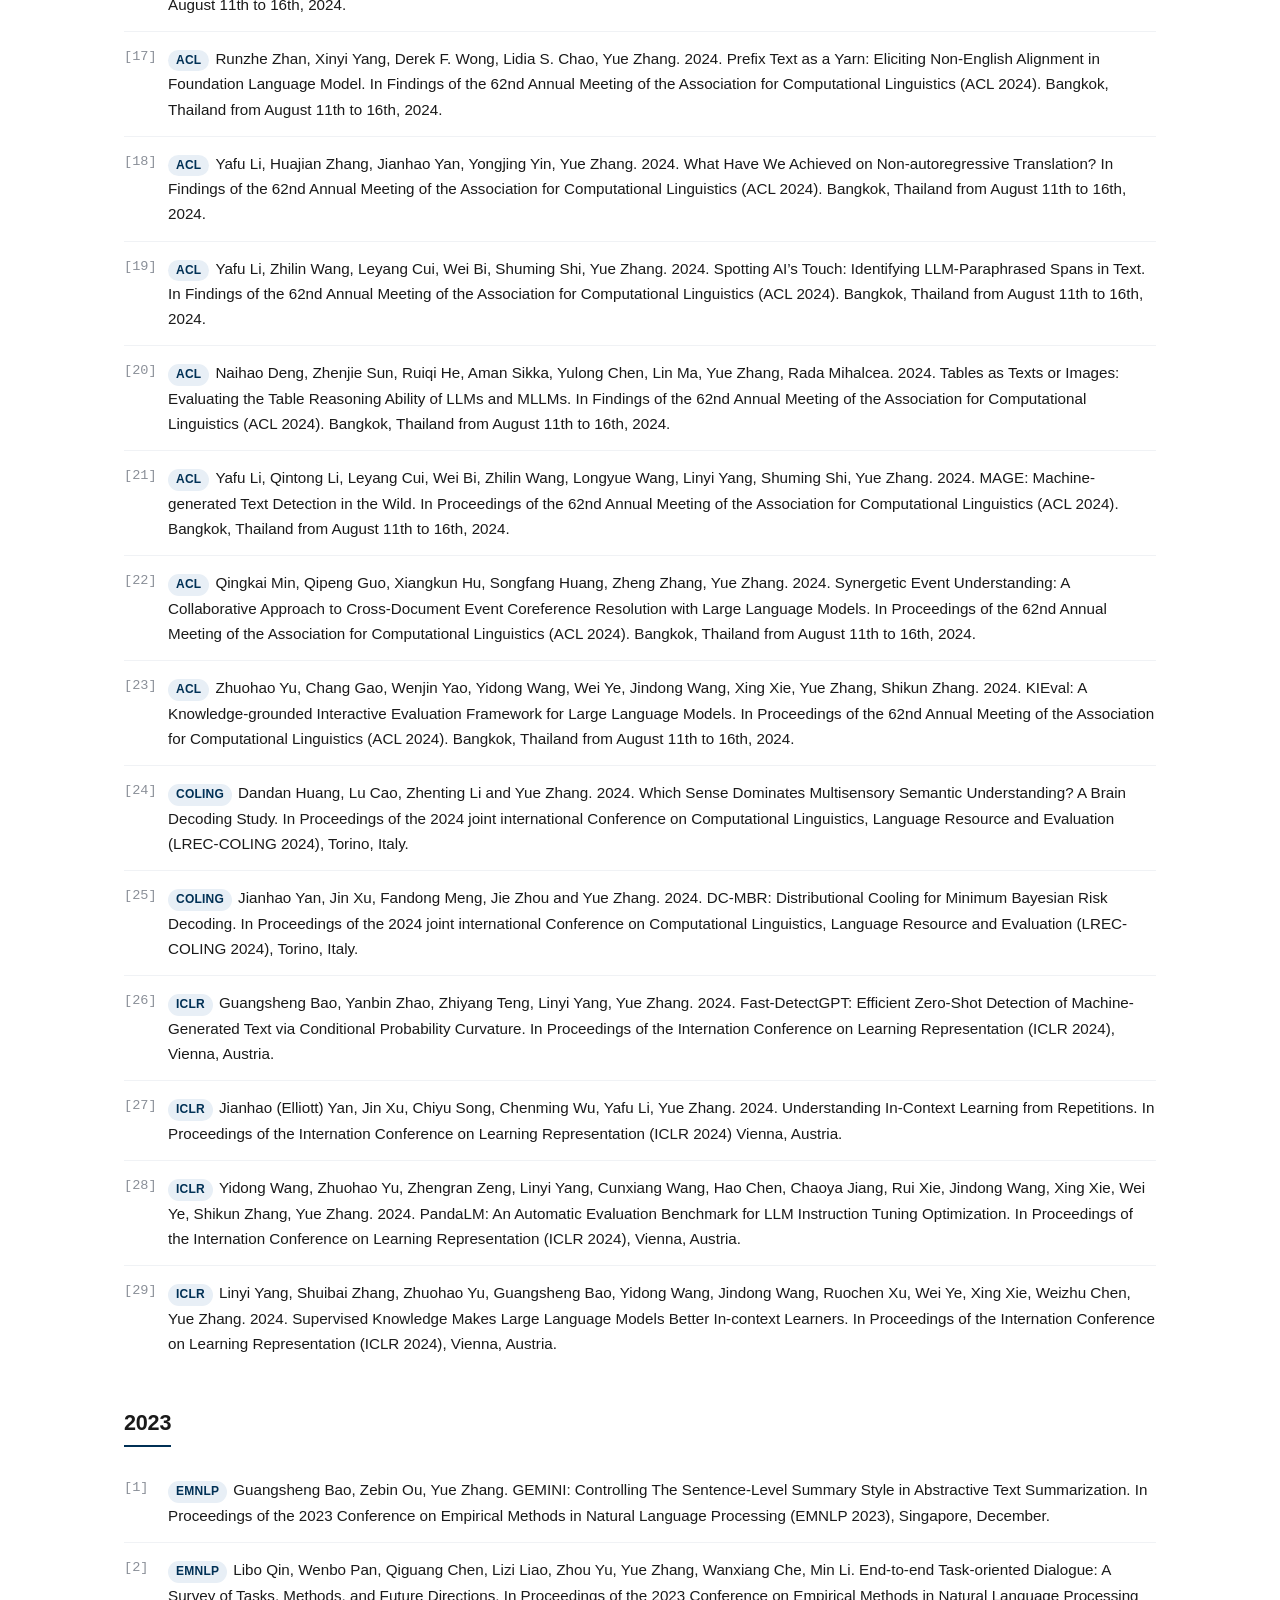
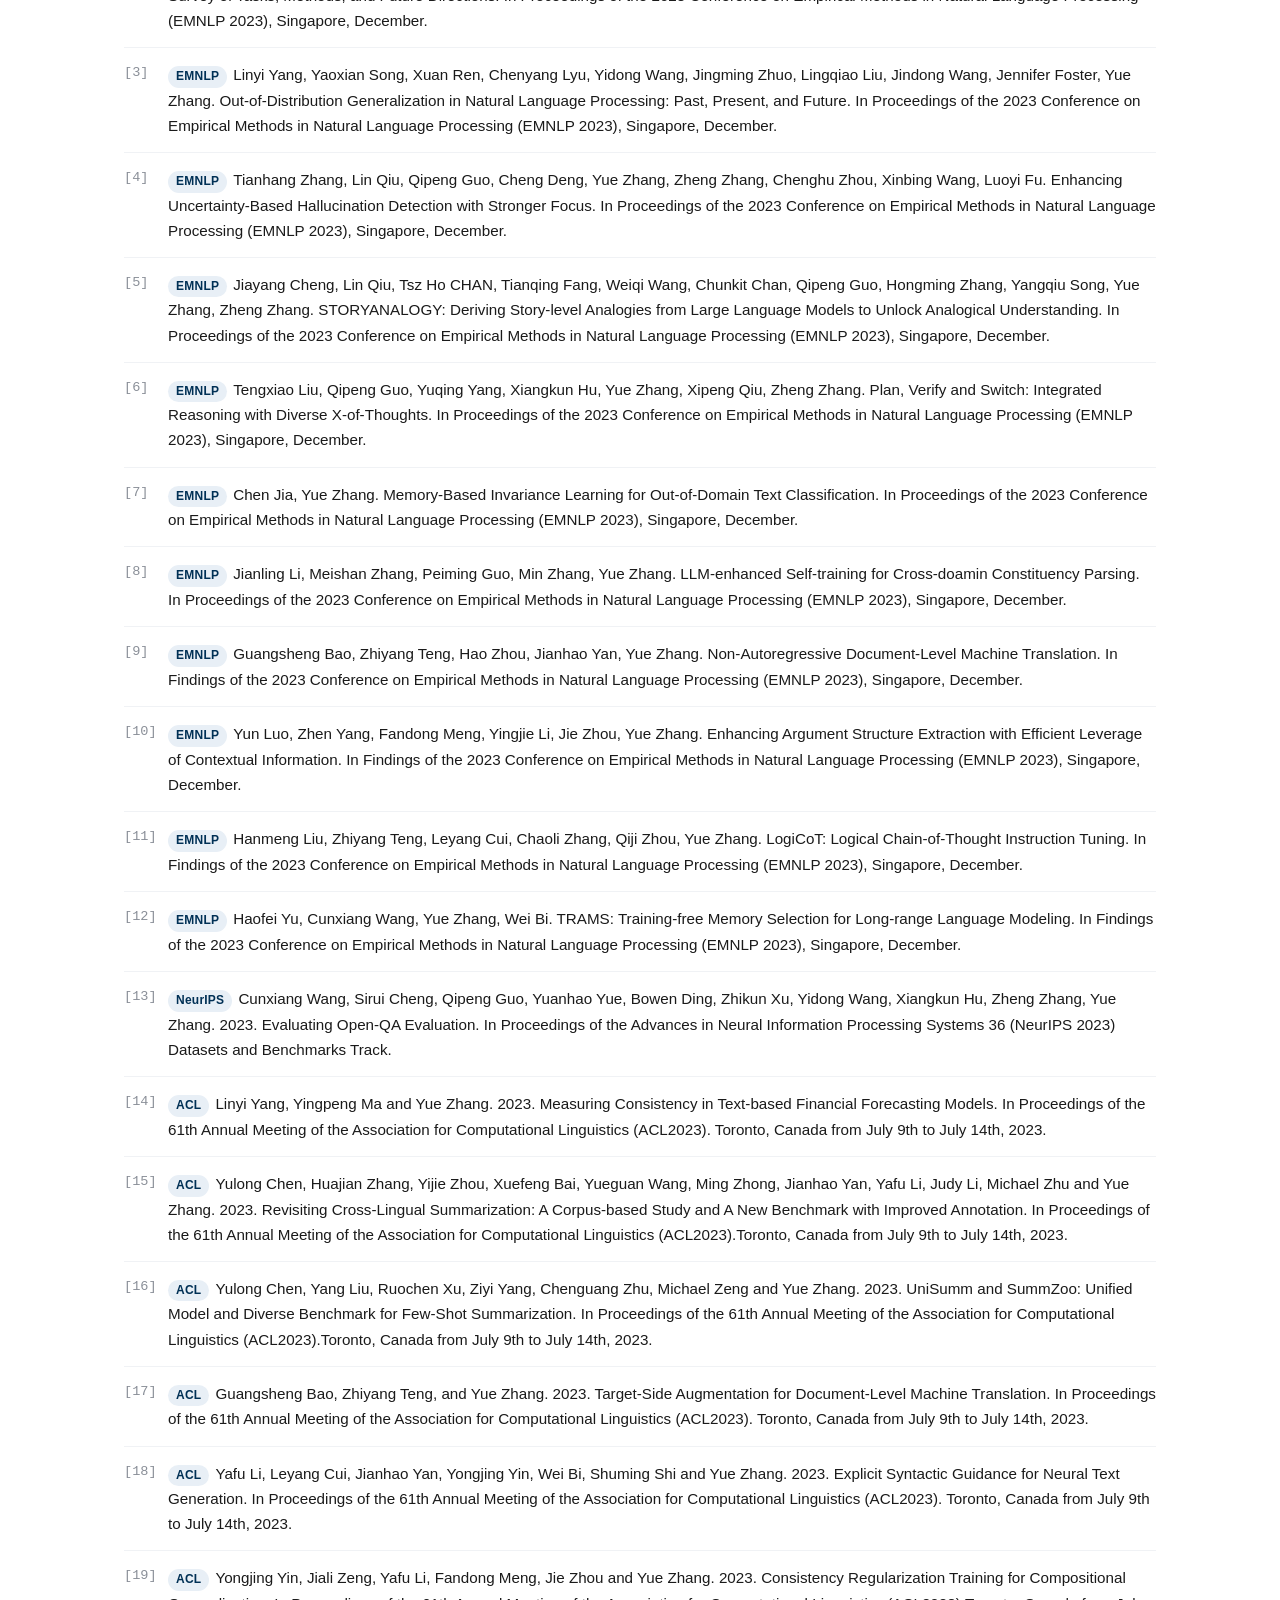
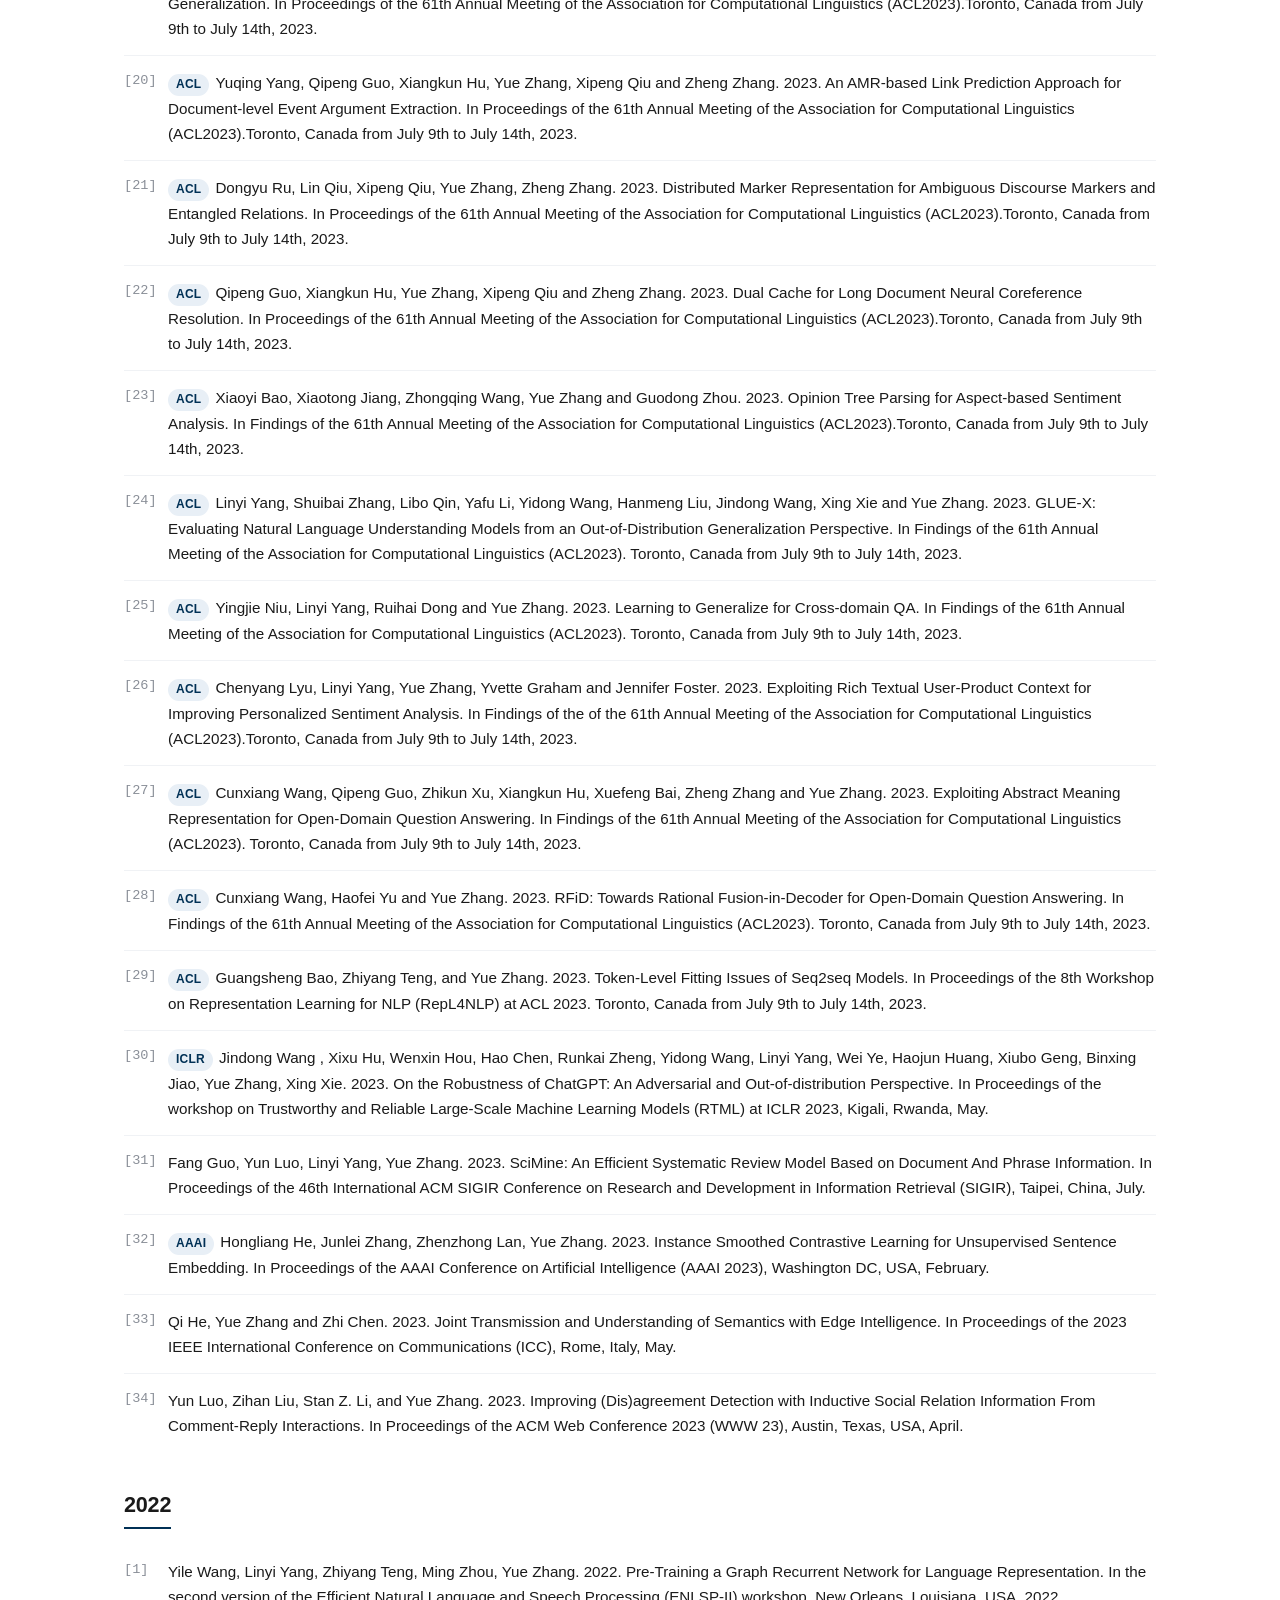
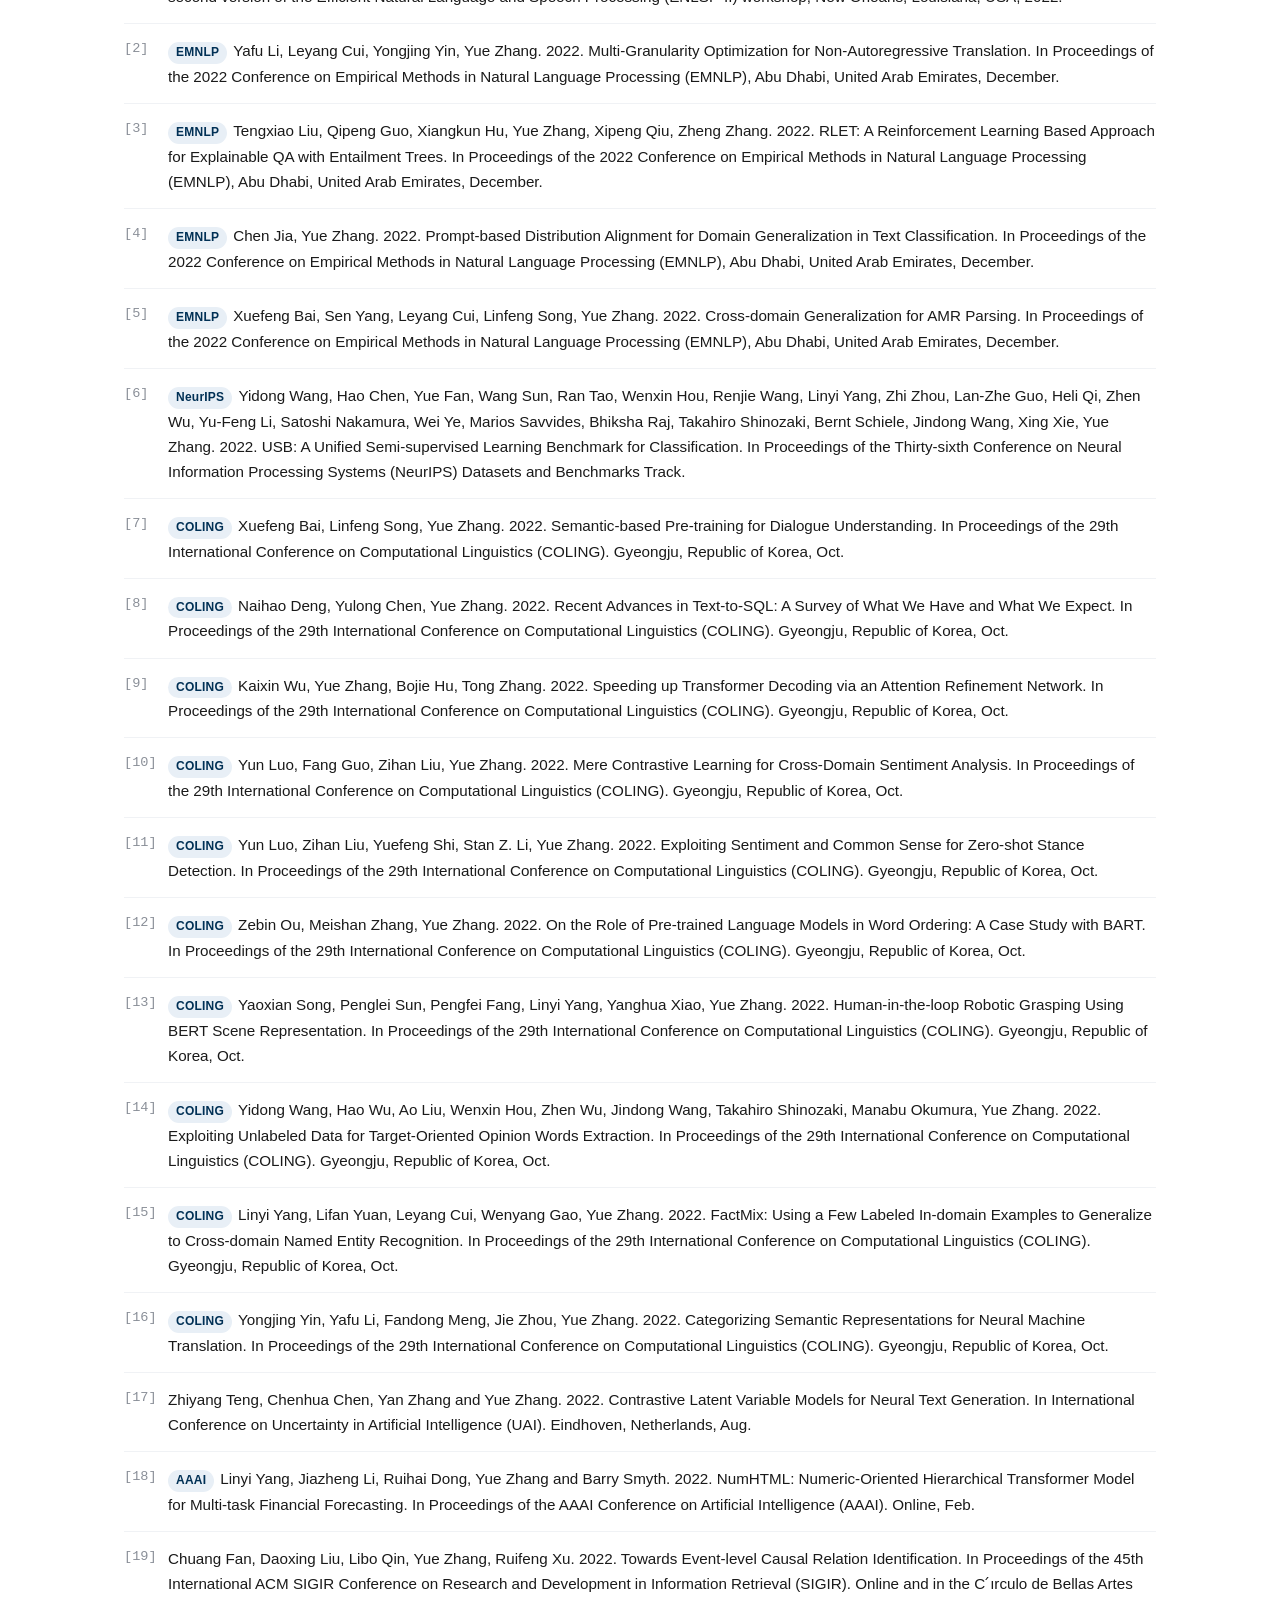
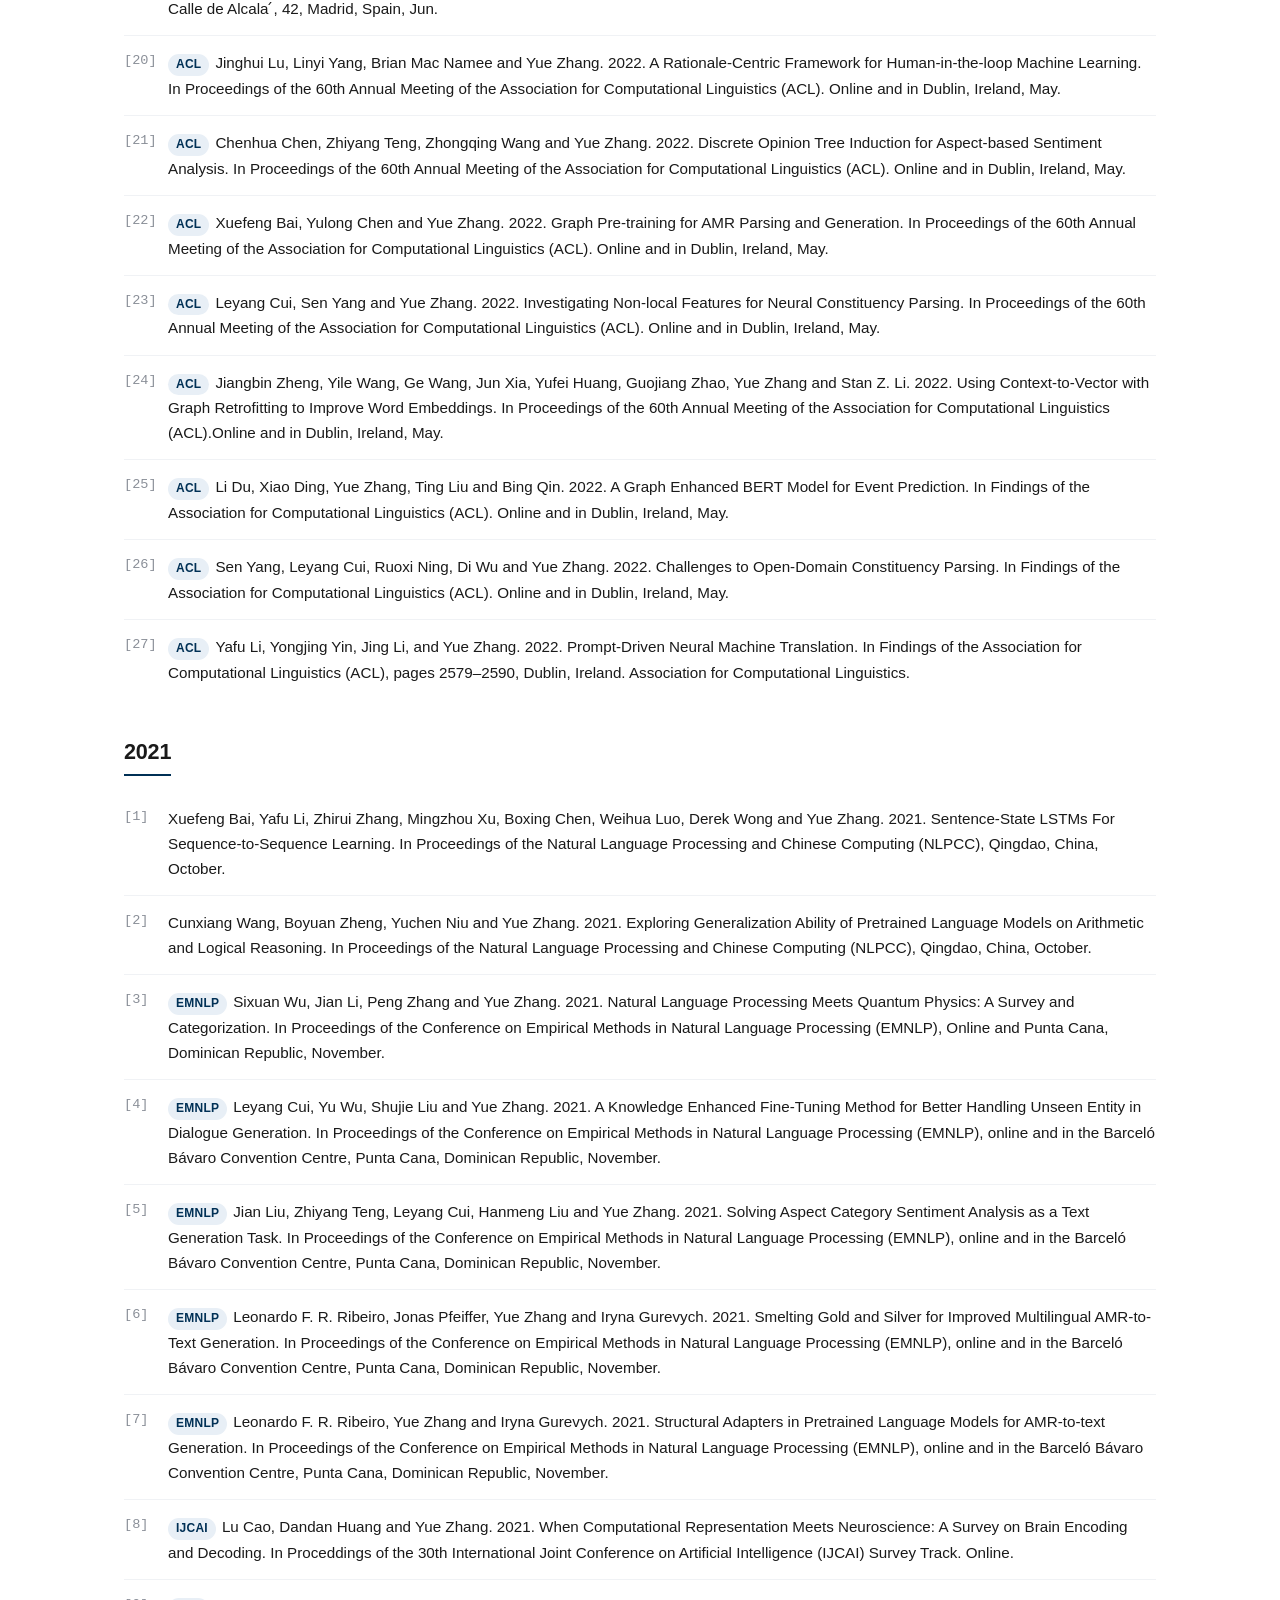
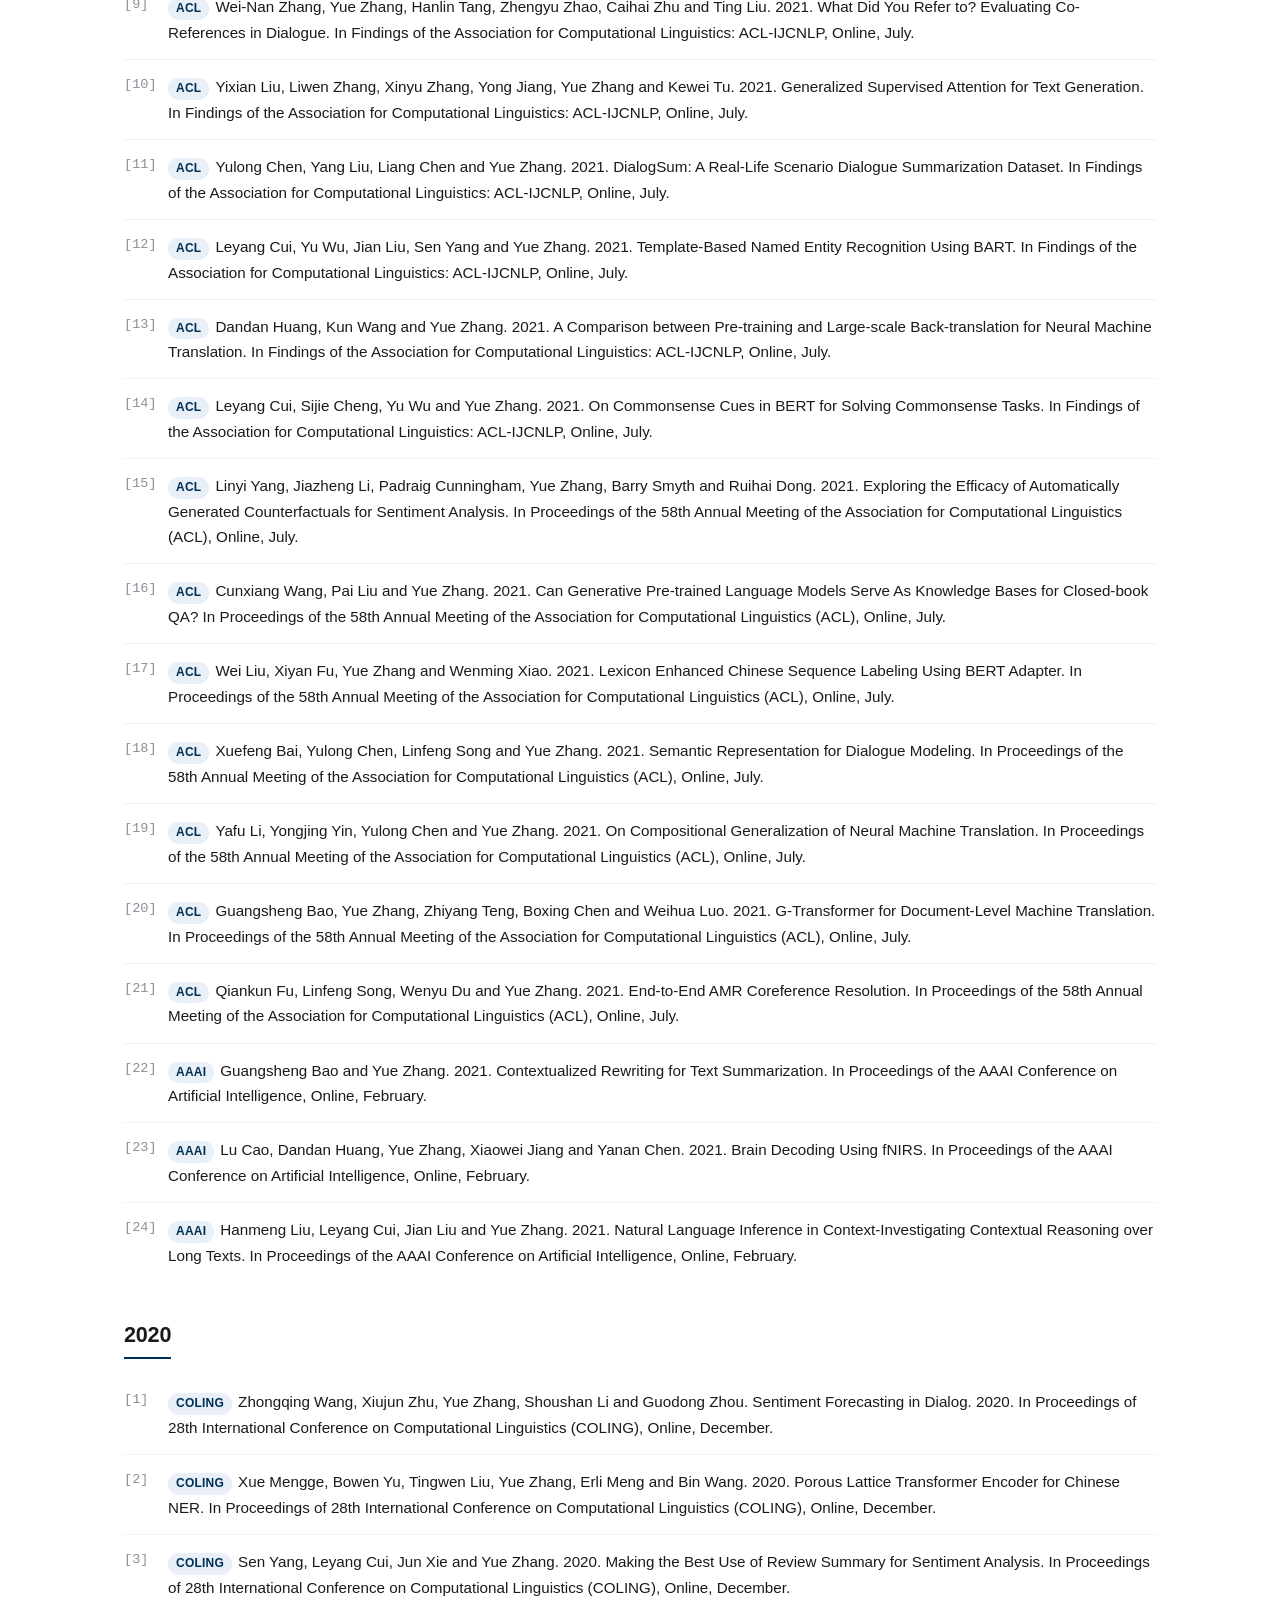
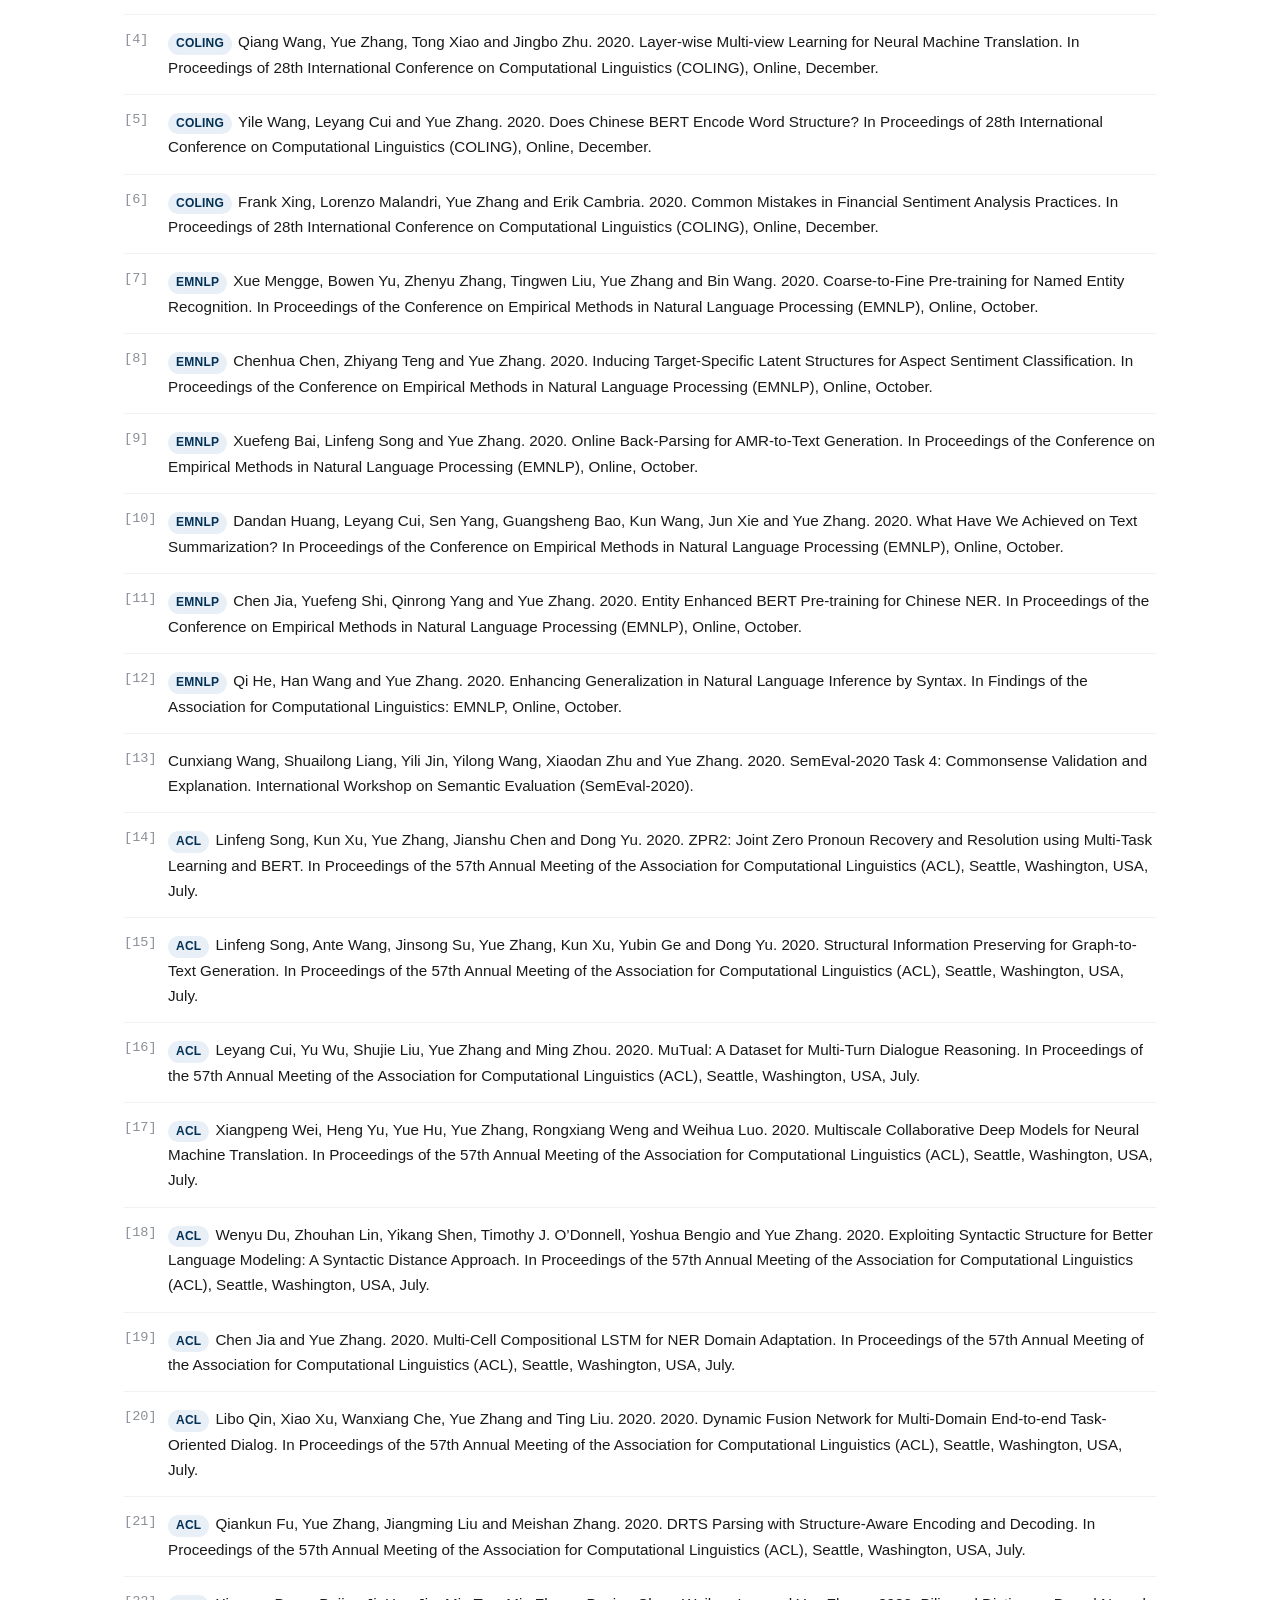
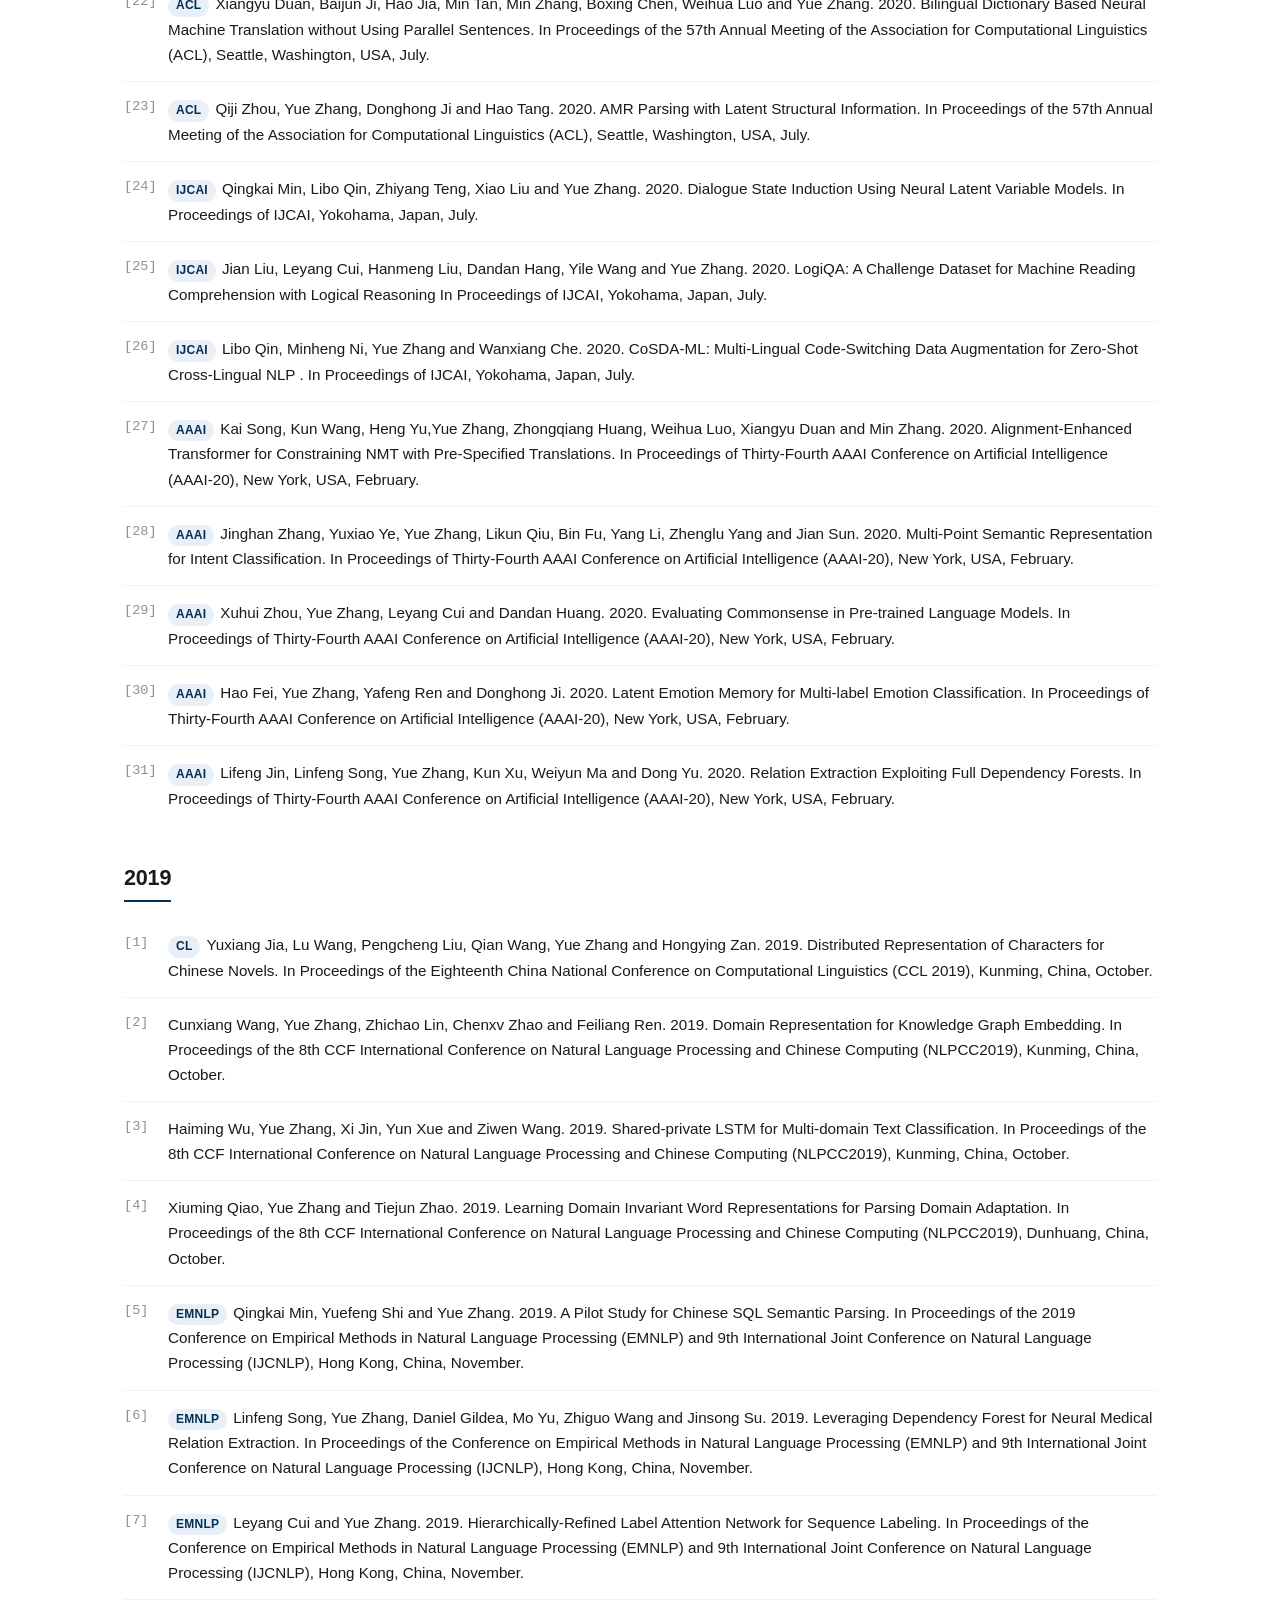
==== commit 967f7015: "localize picture" ====
--- a/publications.html
+++ b/publications.html
@@ -1,35 +1,39 @@
 <!DOCTYPE html>
 <html lang="en">
+
 <head>
-<meta charset="UTF-8">
-<meta name="viewport" content="width=device-width, initial-scale=1">
-<title>Publications — WestlakeNLP</title>
-<meta name="description" content="Publications of WestlakeNLP — conference papers, journal articles, books and book chapters.">
-<link rel="icon" type="image/png" href="https://westlakenlp.com/wp-content/uploads/2025/01/sch-300x300.png">
-<link rel="stylesheet" href="assets/css/base.css">
-<link rel="stylesheet" href="assets/css/components.css">
+    <meta charset="UTF-8">
+    <meta name="viewport" content="width=device-width, initial-scale=1">
+    <title>Publications — WestlakeNLP</title>
+    <meta name="description"
+        content="Publications of WestlakeNLP — conference papers, journal articles, books and book chapters.">
+    <link rel="icon" type="image/png" href="assets/images/sch-300x300.png">
+    <link rel="stylesheet" href="assets/css/base.css">
+    <link rel="stylesheet" href="assets/css/components.css">
 </head>
+
 <body data-page="publications">
 
-<script src="assets/js/partials.js"></script>
-<script>document.write(window.SITE.HEADER_HTML);</script>
+    <script src="assets/js/partials.js"></script>
+    <script>document.write(window.SITE.HEADER_HTML);</script>
 
-<section class="page-header">
-    <div class="container">
-        <div class="eyebrow">Research</div>
-        <h1>Publications</h1>
-        <p>Conference papers, journal articles, and books from the lab. Use the filter to browse by year.</p>
-    </div>
-</section>
+    <section class="page-header">
+        <div class="container">
+            <div class="eyebrow">Research</div>
+            <h1>Publications</h1>
+            <p>Conference papers, journal articles, and books from the lab. Use the filter to browse by year.</p>
+        </div>
+    </section>
 
-<section class="section">
-    <div class="container">
-        <div id="publications-root"></div>
-    </div>
-</section>
+    <section class="section">
+        <div class="container">
+            <div id="publications-root"></div>
+        </div>
+    </section>
 
-<script>document.write(window.SITE.FOOTER_HTML);</script>
-<script src="assets/js/publications.js"></script>
-<script src="assets/js/main.js"></script>
+    <script>document.write(window.SITE.FOOTER_HTML);</script>
+    <script src="assets/js/publications.js"></script>
+    <script src="assets/js/main.js"></script>
 </body>
-</html>
+
+</html>
--- a/assets/css/components.css
+++ b/assets/css/components.css
@@ -29,16 +29,12 @@
     letter-spacing: 0.01em;
 }
 .brand:hover { color: var(--color-accent); text-decoration: none; }
-.brand-mark {
-    width: 28px; height: 28px;
+.brand-logo {
+    width: 28px;
+    height: 28px;
     border-radius: 6px;
-    background: linear-gradient(135deg, var(--color-accent) 0%, #1a5c91 100%);
-    color: #fff;
-    display: inline-flex;
-    align-items: center;
-    justify-content: center;
-    font-weight: 800;
-    font-size: 13px;
+    object-fit: contain;
+    display: block;
 }
 
 .nav { display: flex; align-items: center; gap: 4px; }
@@ -538,6 +534,75 @@
     font-size: 0.93rem;
 }
 
+/* photo carousel ----------------------------------------------------------- */
+.carousel {
+    position: relative;
+    width: 100%;
+    border-radius: var(--radius-lg);
+    overflow: hidden;
+    background: #f0f2f4;
+    box-shadow: var(--shadow-md);
+}
+.carousel-track {
+    display: flex;
+    transition: transform 0.6s cubic-bezier(0.4, 0, 0.2, 1);
+}
+.carousel-slide {
+    flex: 0 0 100%;
+    min-width: 0;
+}
+.carousel-slide img {
+    width: 100%;
+    height: auto;
+    display: block;
+}
+.carousel-btn {
+    position: absolute;
+    top: 50%;
+    transform: translateY(-50%);
+    background: rgba(255,255,255,0.15);
+    border: 1px solid rgba(255,255,255,0.3);
+    color: #fff;
+    width: 40px;
+    height: 40px;
+    border-radius: 50%;
+    display: flex;
+    align-items: center;
+    justify-content: center;
+    cursor: pointer;
+    backdrop-filter: blur(4px);
+    transition: background 0.2s ease;
+    z-index: 5;
+    padding: 0;
+    font-size: 18px;
+    line-height: 1;
+}
+.carousel-btn:hover { background: rgba(255,255,255,0.3); }
+.carousel-btn.prev { left: 14px; }
+.carousel-btn.next { right: 14px; }
+.carousel-dots {
+    position: absolute;
+    bottom: 12px;
+    left: 50%;
+    transform: translateX(-50%);
+    display: flex;
+    gap: 7px;
+    z-index: 5;
+}
+.carousel-dot {
+    width: 8px; height: 8px;
+    border-radius: 50%;
+    background: rgba(255,255,255,0.5);
+    border: none;
+    cursor: pointer;
+    padding: 0;
+    transition: background 0.2s ease, transform 0.2s ease;
+}
+.carousel-dot.active {
+    background: #fff;
+    transform: scale(1.25);
+}
+
 /* footer ------------------------------------------------------------------- */
 .site-footer {
     border-top: 1px solid var(--color-border);
@@ -586,3 +651,58 @@
     border-top: 1px dashed var(--color-border);
     font-size: 0.82rem;
 }
+
+/* ==========================================================================
+   Responsive — tablet & mobile
+   ========================================================================== */
+
+@media (max-width: 760px) {
+    .section       { padding: 48px 0; }
+    .section-tight { padding: 32px 0; }
+    .section-head  { margin-bottom: 28px; }
+
+    /* carousel: bigger touch targets */
+    .carousel-btn {
+        width: 36px; height: 36px;
+        font-size: 20px;
+    }
+    .carousel-btn.prev { left: 10px; }
+    .carousel-btn.next { right: 10px; }
+    .carousel-dot { width: 9px; height: 9px; }
+}
+
+@media (max-width: 520px) {
+    :root {
+        --container-padding: 16px;
+        --header-height: 56px;
+    }
+    .section       { padding: 36px 0; }
+    .section-head  { margin-bottom: 20px; }
+    .hero          { padding: 36px 0 28px; }
+    .hero-lead     { font-size: 1rem; }
+    .hero-actions  { gap: 8px; }
+
+    /* stats: 2 columns, tighter */
+    .stats {
+        padding: 20px 12px;
+        gap: 4px;
+    }
+    .stat .num { font-size: 1.5rem; }
+
+    /* news: hide date column on very small screens */
+    .news-list li {
+        grid-template-columns: 1fr;
+        gap: 2px;
+    }
+
+    /* carousel: thinner arrow buttons on very small screens */
+    .carousel-btn {
+        width: 30px; height: 30px;
+        font-size: 17px;
+    }
+    .carousel-btn.prev { left: 6px; }
+    .carousel-btn.next { right: 6px; }
+
+    /* footer */
+    .site-footer { margin-top: 48px; padding: 28px 0 20px; }
+}
